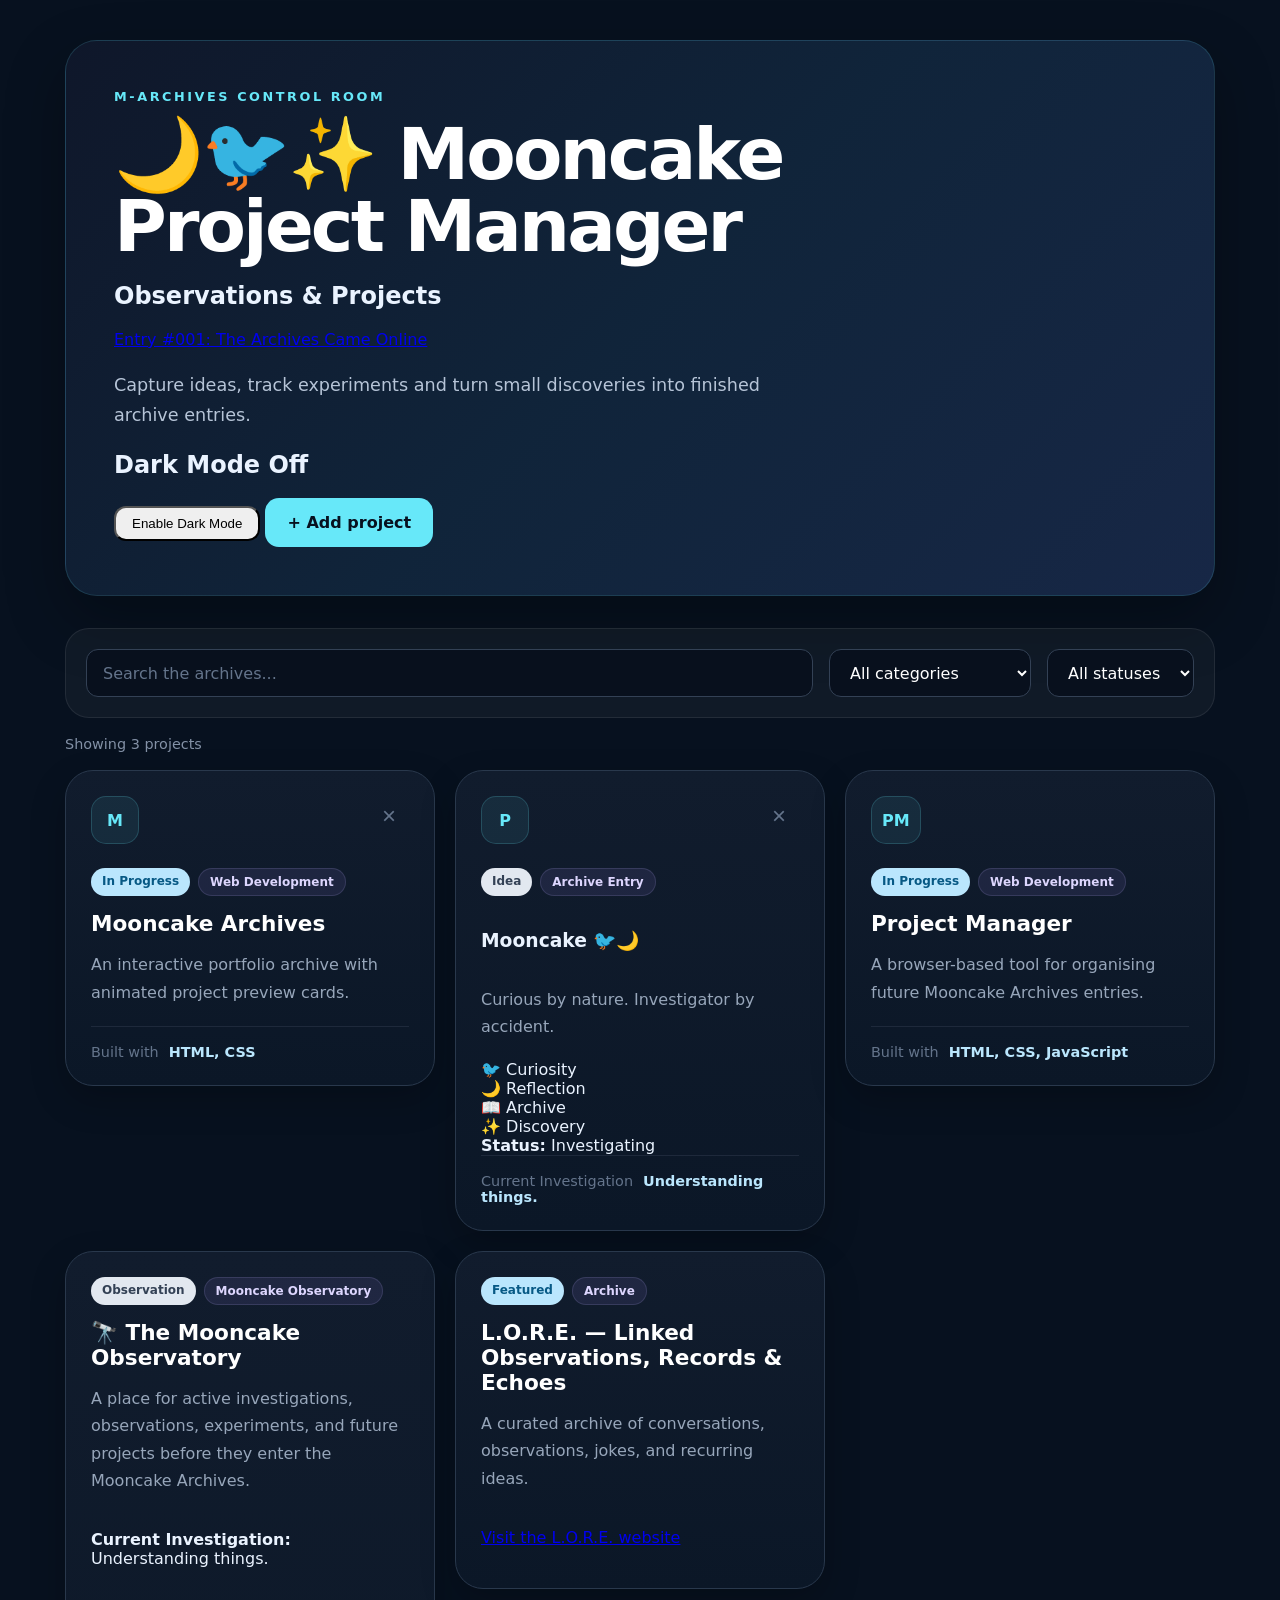
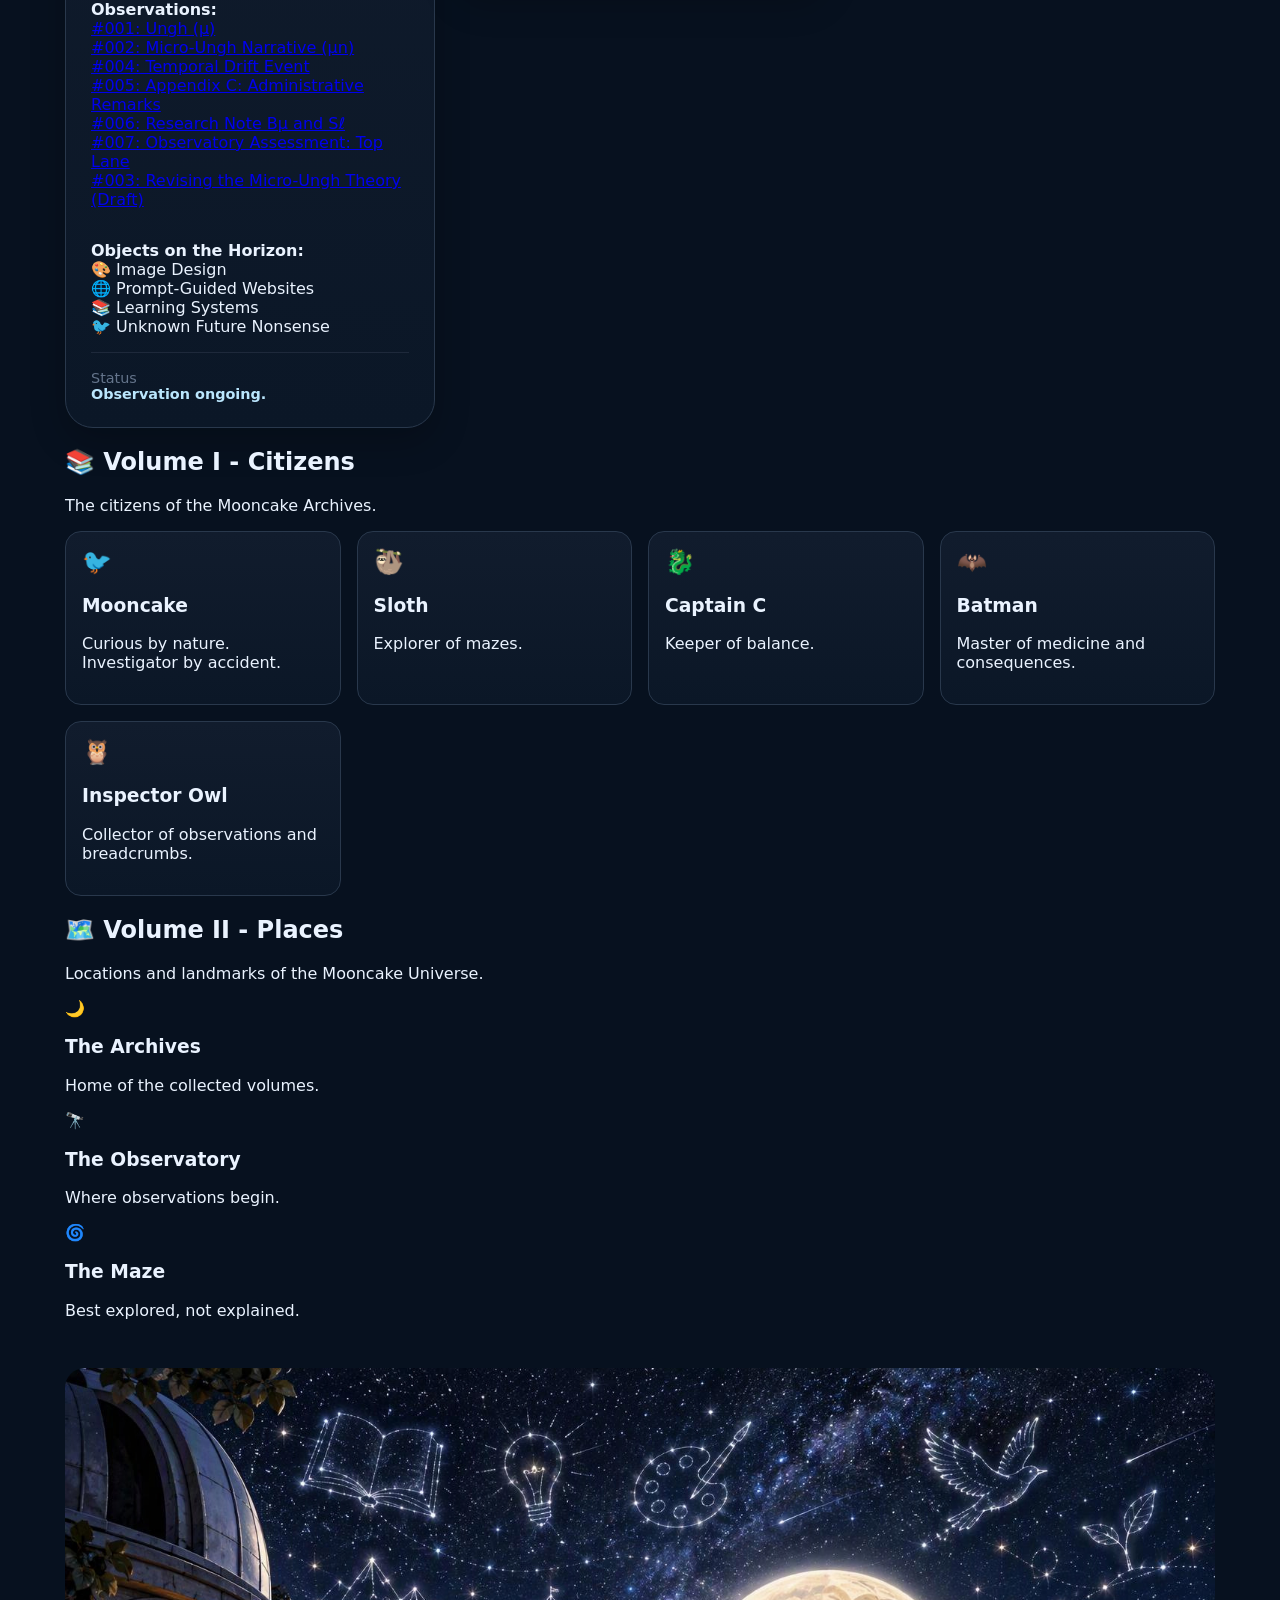
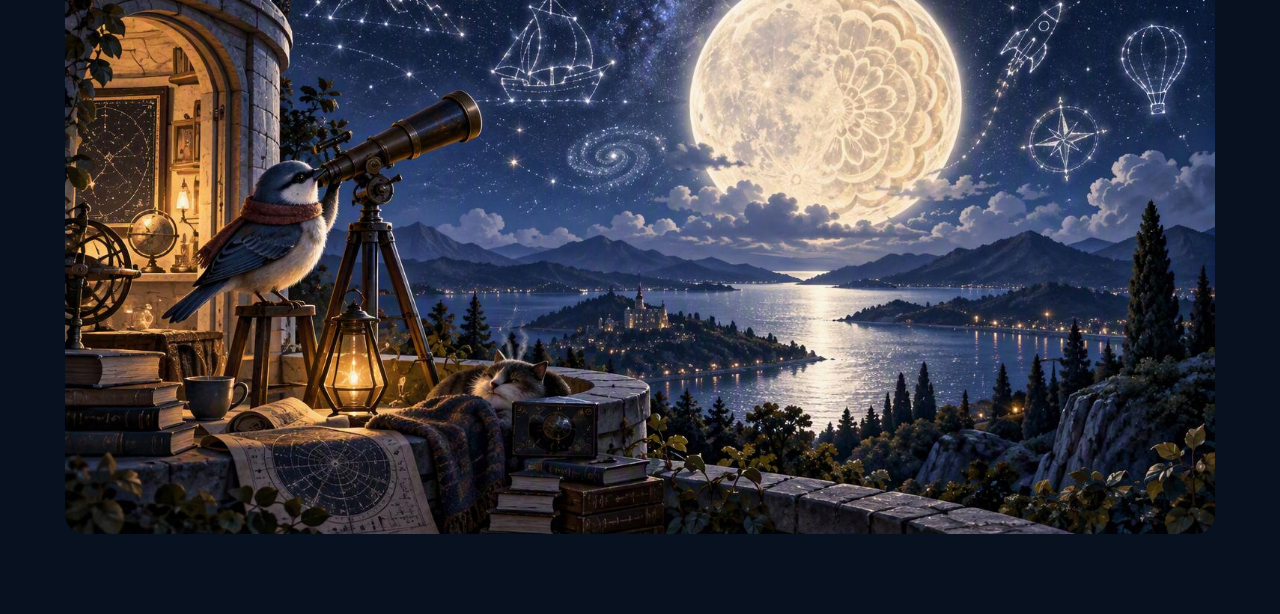
==== index.html @ c1283dac "Fixed the card spacing." ====
<!DOCTYPE html>
<html lang="en">

<head>
    <meta charset="UTF-8">

    <meta name="viewport" content="width=device-width, initial-scale=1.0">

    <title>Mooncake Project Manager</title>

    <link rel="stylesheet" href="style.css">
</head>

<body>
    <main class="project-manager">

        <!-- Page heading -->
        <header class="hero">
            <div class="hero-text">
                <p class="eyebrow">M-Archives Control Room</p>

                <h1><span
                        title="Curious by nature. Investigator by accident. Known for turning confusion into understanding through questions, experiments, and an unreasonable amount of documentation.">
                        🌙🐦✨
                    </span>Mooncake Project Manager</h1>
                <h2>Observations & Projects</h2>

                <p>
                    <a href="Archive-Entries/entry-001.html">
                        Entry #001: The Archives Came Online
                    </a>
                </p>

                <p class="hero-description">
                    Capture ideas, track experiments and turn small
                    discoveries into finished archive entries.
                </p>
                <h2 id="status">Dark Mode Off</h2>

<button id="activateBtn">
    Enable Dark Mode
</button>
            <button class="add-project-button" id="add-project-button" type="button" aria-expanded="false"
                aria-controls="project-form">
                + Add project
            </button>
        </header>
        <!-- Add project form -->
        <section class="project-form hidden" id="project-form">
            <h2>Create an archive candidate</h2>

            <p class="form-introduction">
                Start small. A project only needs a clear purpose and one working result.
            </p>

            <form>
                <div class="form-grid">
                    <label>
                        Project name

                        <input type="text" name="project-name" placeholder="For example: Pal Summon Logger">
                    </label>

                    <label>
                        Technology

                        <input type="text" name="technology" placeholder="For example: HTML, CSS">
                    </label>

                    <label>
                        Category

                        <select name="category">
                            <option>Web Development</option>
                            <option>Programming</option>
                            <option>Archive Entry</option>
                            <option>Design</option>
                            <option>Research</option>
                        </select>
                    </label>

                    <label>
                        Status

                        <select name="status">
                            <option>Idea</option>
                            <option>In Progress</option>
                            <option>Complete</option>
                        </select>
                    </label>

                    <label class="description-field">
                        Short description

                        <textarea name="description" rows="4" placeholder="What does the project do?"></textarea>
                    </label>
                </div>

                <button class="create-project-button" type="submit">
                    Create project card
                </button>
            </form>
        </section>

        <!-- Search and filter controls -->
        <div class="project-controls">
            <label class="search-control">
                <span class="visually-hidden">Search projects</span>

                <input type="search" placeholder="Search the archives...">
            </label>

            <label>
                <span class="visually-hidden">Filter by category</span>

                <select>
                    <option>All categories</option>
                    <option>Web Development</option>
                    <option>Programming</option>
                    <option>Game Modding</option>
                    <option>Design</option>
                    <option>Research</option>
                </select>
            </label>

            <label>
                <span class="visually-hidden">Filter by status</span>

                <select>
                    <option>All statuses</option>
                    <option>Idea</option>
                    <option>In Progress</option>
                    <option>Complete</option>
                </select>
            </label>
        </div>

        <!-- Project count -->
        <p class="project-count">
            Showing 3 projects
        </p>

        <!-- Project cards -->
        <section class="project-grid">

            <!-- Mooncake Archives card -->
            <article class="project-card">
                <div class="card-top">
                    <div class="project-icon" aria-hidden="true">
                        M
                    </div>

                    <button class="delete-button" type="button" aria-label="Delete Mooncake Archives">
                        ×
                    </button>
                </div>

                <div class="project-labels">
                    <span class="status status-progress">
                        In Progress
                    </span>

                    <span class="category">
                        Web Development
                    </span>
                </div>

                <h2>Mooncake Archives</h2>

                <p class="project-description">
                    An interactive portfolio archive with animated
                    project preview cards.
                </p>

                <p class="technology">
                    <span>Built with</span>
                    HTML, CSS
                </p>
            </article>

            <!-- Palworld project card -->
            <article class="project-card">
                <div class="card-top">
                    <div class="project-icon" aria-hidden="true">
                        P
                    </div>

                    <button class="delete-button" type="button" aria-label="Delete Palworld Mod Investigation">
                        ×
                    </button>
                </div>

                
                <div class="project-labels">
                    <span class="status status-idea">
                        Idea
                    </span>

                    <span class="category">
                        Archive Entry
                    </span>
                </div>

                <h3>Mooncake 🐦🌙</h3>

                <p class="project-description">
                    Curious by nature. Investigator by accident.
                </p>

                <div class="mooncake-symbols">
                    🐦 Curiosity<br>
                    🌙 Reflection<br>
                    📖 Archive<br>
                    ✨ Discovery
                </div>

                <div class="mooncake-status">
                    <strong>Status:</strong> Investigating
                </div>

                <p class="technology">
                    <span>Current Investigation</span>
                    Understanding things.
                </p>
            </article>

            <!-- Project Manager card -->
            <article class="project-card">
                <div class="card-top">
                    <div class="project-icon" aria-hidden="true">
                        PM
                    </div>

                    <button class="delete-button" type="button" aria-label="Delete Project Manager">
                    </button>
                </div>

                <div class="project-labels">
                    <span class="status status-progress">
                        In Progress
                    </span>

                    <span class="category">
                        Web Development
                    </span>
                </div>

                <h2>Project Manager</h2>

                <p class="project-description">
                    A browser-based tool for organising future
                    Mooncake Archives entries.
                </p>

                <p class="technology">
                    <span>Built with</span>
                    HTML, CSS, JavaScript
                </p>
            </article>
            <article class="project-card">
                <div class="project-labels">
                    <span class="status status-idea">Observation</span>
                    <span class="category">Mooncake Observatory</span>
                </div>

                <h2>🔭 The Mooncake Observatory</h2>

                <p class="project-description">
                    A place for active investigations, observations,
                    experiments, and future projects before they
                    enter the Mooncake Archives.
                </p>

                <p>
                    <strong>Current Investigation:</strong><br>
                    Understanding things.
                </p>

                <p>
                    <strong>Observations:</strong><br>
                    <a href="https://github.com/Samawam/Mooncake-Observatory/blob/main/observations/001-ungh.md">
                        #001: Ungh (µ)
                    </a><br>
                    <a
                        href="https://github.com/Samawam/Mooncake-Observatory/blob/main/observations/002-micro-ungh-narrative.md">
                        #002: Micro-Ungh Narrative (µn)
                    </a><br>
                    <a
                        href="https://github.com/Samawam/Mooncake-Observatory/blob/main/observations/004-temporal-drift-event.md">
                        #004: Temporal Drift Event
                    </a><br>
                    <a
                        href="https://github.com/Samawam/Mooncake-Observatory/blob/main/observations/005-appendix-c-administrative-remarks.md">
                        #005: Appendix C: Administrative Remarks
                    </a><br>
                    <a
                        href="https://github.com/Samawam/Mooncake-Observatory/blob/main/observations/006-research-note-bmu-and-sl.md">
                        #006: Research Note Bµ and Sℓ
                    </a><br>
                    <a
                        href="https://github.com/Samawam/Mooncake-Observatory/blob/main/observations/007-observatory-assessment-top-lane.md">
                        #007: Observatory Assessment: Top Lane
                    </a><br>
                    <a
                        href="https://github.com/Samawam/Mooncake-Observatory/blob/main/observations/drafts/003-micro-ungh-revision-draft.md">
                        #003: Revising the Micro-Ungh Theory (Draft)
                    </a>
                </p>

                <p>
                    <strong>Objects on the Horizon:</strong><br>
                    🎨 Image Design<br>
                    🌐 Prompt-Guided Websites<br>
                    📚 Learning Systems<br>
                    🐦 Unknown Future Nonsense
                </p>

                <p class="technology">
                    <span>Status</span><br>
                    Observation ongoing.
                </p>
            </article>
            <article class="project-card">
                <div class="project-labels">
                    <span class="status status-progress">Featured</span>
                    <span class="category">Archive</span>
                </div>

                <h2>L.O.R.E. — Linked Observations, Records &amp; Echoes</h2>

                <p class="project-description">
                    A curated archive of conversations, observations,
                    jokes, and recurring ideas.
                </p>

                <p>
                    <a href="https://hybertius.github.io/lore-cairns/" target="_blank" rel="noopener noreferrer">
                        Visit the L.O.R.E. website
                    </a>
                </p>
            </article>
        </section>

            <section class="citizens-section">

    <h2>📚 Volume I - Citizens</h2>

    <p class="section-description">
        The citizens of the Mooncake Archives.
    </p>
    <div class="archive-grid">

    <article class="citizen-summary-card">

        <div class="citizen-emoji">🐦</div>

        <h3>Mooncake</h3>

        <p>
            Curious by nature. Investigator by accident.
        </p>

    </article>
    <article class="citizen-summary-card">

        <div class="citizen-emoji">🦥</div>

        <h3>Sloth</h3>

        <p>
            Explorer of mazes.
        </p>

    </article>
    <article class="citizen-summary-card">

    <div class="citizen-emoji">🐉</div>

    <h3>Captain C</h3>

    <p>
        Keeper of balance.
    </p>

</article>
<article class="citizen-summary-card">

    <div class="citizen-emoji">🦇</div>

    <h3>Batman</h3>

    <p>
        Master of medicine and consequences.
    </p>

</article>
<article class="citizen-summary-card">

    <div class="citizen-emoji">🦉</div>

    <h3>Inspector Owl</h3>

    <p>
        Collector of observations and breadcrumbs.
    </p>

</article>


</div>
</section>
<section class="places-section">

    <h2>🗺️ Volume II - Places</h2>

    <p class="section-description">
        Locations and landmarks of the Mooncake Universe.
    </p>

    <div class="place-grid">

        <article class="place-summary-card">
            <div class="place-emoji">🌙</div>
            <h3>The Archives</h3>
            <p>
                Home of the collected volumes.
            </p>
        </article>

        <article class="place-summary-card">
            <div class="place-emoji">🔭</div>
            <h3>The Observatory</h3>
            <p>
                Where observations begin.
            </p>
        </article>

        <article class="place-summary-card">
            <div class="place-emoji">🌀</div>
            <h3>The Maze</h3>
            <p>
                Best explored, not explained.
            </p>
        </article>

    </div>

</section>

        <div class="mooncake-sky-section">
            <img src="images/mooncake-sky.jpg" alt="The Mooncake Sky" class="mooncake-sky-image">
        </div>
    </main>

    <script src="script.js"></script>
</body>

</html>
---- style.css ----
/* ------------------------------
   Basic page settings
------------------------------ */

* {
    box-sizing: border-box;
}

body {
    margin: 0;
    min-height: 100vh;

    font-family:
        Inter,
        system-ui,
        -apple-system,
        BlinkMacSystemFont,
        "Segoe UI",
        sans-serif;

    color: #eaf3ff;
    background-color: #07111f;
}


/* ------------------------------
   Main layout
------------------------------ */

.project-manager {
    width: min(1150px, calc(100% - 40px));
    margin: 0 auto;
    padding: 40px 0 80px;
}


/* ------------------------------
   Header
------------------------------ */

.hero {
    display: flex;
    align-items: flex-end;
    justify-content: space-between;
    gap: 40px;

    margin-bottom: 32px;
    padding: 48px;

    border: 1px solid rgba(103, 232, 249, 0.15);
    border-radius: 32px;

    background:
        linear-gradient(
            135deg,
            #0f172a,
            #10243a,
            #172746
        );

    box-shadow:
        0 24px 60px rgba(0, 0, 0, 0.3);
}

.hero-text {
    max-width: 750px;
}

.eyebrow {
    margin: 0 0 14px;

    color: #67e8f9;

    font-size: 0.8rem;
    font-weight: 700;
    letter-spacing: 0.2em;
    text-transform: uppercase;
}

.hero h1 {
    margin: 0;

    color: #ffffff;

    font-size: clamp(2.5rem, 7vw, 4.5rem);
    line-height: 1;
    letter-spacing: -0.04em;
}

.hero-description {
    max-width: 650px;
    margin: 22px 0 0;

    color: #b6c4d7;

    font-size: 1.1rem;
    line-height: 1.7;
}

.add-project-button {
    flex-shrink: 0;

    padding: 15px 22px;

    border: 0;
    border-radius: 14px;

    color: #07111f;
    background-color: #67e8f9;

    font: inherit;
    font-weight: 800;

    cursor: pointer;

    transition:
        background-color 160ms ease,
        transform 160ms ease;
}

.add-project-button:hover {
    background-color: #a5f3fc;
    transform: translateY(-2px);
}

.add-project-button:focus-visible {
    outline: 3px solid #ffffff;
    outline-offset: 4px;
}
/* ------------------------------
   Add project form
------------------------------ */

.project-form {
    margin-bottom: 32px;
    padding: 32px;

    border: 1px solid rgba(103, 232, 249, 0.15);
    border-radius: 28px;

    background-color: rgba(15, 23, 42, 0.92);

    box-shadow: 0 18px 45px rgba(0, 0, 0, 0.22);
}

.project-form.hidden {
    display: none;
}

.project-form h2 {
    margin: 0;

    color: #ffffff;

    font-size: 1.65rem;
}

.form-introduction {
    margin: 10px 0 26px;

    color: #97a6ba;

    line-height: 1.6;
}

.form-grid {
    display: grid;
    grid-template-columns: repeat(2, minmax(0, 1fr));
    gap: 20px;
}

.form-grid label {
    display: flex;
    flex-direction: column;
    gap: 9px;

    color: #dbeafe;

    font-size: 0.9rem;
    font-weight: 700;
}

.form-grid input,
.form-grid select,
.form-grid textarea {
    width: 100%;
    padding: 13px 15px;

    border: 1px solid #334155;
    border-radius: 12px;

    color: #ffffff;
    background-color: #08101d;

    font: inherit;
    font-weight: 400;
}

.form-grid textarea {
    resize: vertical;
}

.form-grid input::placeholder,
.form-grid textarea::placeholder {
    color: #64748b;
}

.form-grid input:focus,
.form-grid select:focus,
.form-grid textarea:focus {
    border-color: #67e8f9;
    outline: 3px solid rgba(103, 232, 249, 0.15);
}

.description-field {
    grid-column: 1 / -1;
}

.create-project-button {
    margin-top: 22px;
    padding: 13px 19px;

    border: 0;
    border-radius: 12px;

    color: #07111f;
    background-color: #67e8f9;

    font: inherit;
    font-weight: 800;

    cursor: pointer;
}

.create-project-button:hover {
    background-color: #a5f3fc;
}
/* ------------------------------
   Search and filters
------------------------------ */

.project-controls {
    display: grid;
    grid-template-columns: minmax(220px, 1fr) auto auto;
    gap: 16px;

    margin-bottom: 18px;
    padding: 20px;

    border: 1px solid rgba(255, 255, 255, 0.08);
    border-radius: 24px;

    background-color: rgba(255, 255, 255, 0.04);
}

.project-controls input,
.project-controls select {
    width: 100%;
    height: 48px;
    padding: 0 16px;

    border: 1px solid #334155;
    border-radius: 12px;

    color: #ffffff;
    background-color: #08101d;

    font: inherit;
}

.project-controls input::placeholder {
    color: #64748b;
}

.project-controls input:focus,
.project-controls select:focus {
    border-color: #67e8f9;
    outline: 3px solid rgba(103, 232, 249, 0.15);
}

.project-count {
    margin: 0 0 18px;

    color: #8391a6;

    font-size: 0.9rem;
}


/* ------------------------------
   Project grid
------------------------------ */

.project-grid {
    display: grid;
    grid-template-columns: repeat(3, minmax(0, 1fr));
    align-items: start;
    gap: 20px;
}


/* ------------------------------
   Individual cards
------------------------------ */

.project-card {
    display: flex;
    flex-direction: column;

    padding: 25px;

    border: 1px solid #29384c;
    border-radius: 28px;

    background:
        linear-gradient(
            180deg,
            #111c2d,
            #0b1727
        );

    box-shadow:
        0 14px 35px rgba(0, 0, 0, 0.22);

    transition:
        border-color 160ms ease,
        transform 160ms ease,
        box-shadow 160ms ease;
}

.project-card:hover {
    border-color: rgba(103, 232, 249, 0.45);

    transform: translateY(-5px);

    box-shadow:
        0 20px 45px rgba(0, 0, 0, 0.32);
}

.card-top {
    display: flex;
    align-items: flex-start;
    justify-content: space-between;

    margin-bottom: 24px;
}

.project-icon {
    display: grid;
    place-items: center;

    min-width: 48px;
    height: 48px;
    padding: 0 10px;

    border: 1px solid rgba(103, 232, 249, 0.18);
    border-radius: 15px;

    color: #67e8f9;
    background-color: rgba(103, 232, 249, 0.08);

    font-weight: 900;
}

.delete-button {
    width: 40px;
    height: 40px;

    border: 0;
    border-radius: 12px;

    color: #64748b;
    background-color: transparent;

    font-size: 1.5rem;

    cursor: pointer;
}

.delete-button:hover {
    color: #fda4af;
    background-color: rgba(251, 113, 133, 0.1);
}

.delete-button:focus-visible {
    outline: 3px solid #67e8f9;
    outline-offset: 2px;
}


/* ------------------------------
   Card labels
------------------------------ */

.project-labels {
    display: flex;
    flex-wrap: wrap;
    gap: 8px;

    margin-bottom: 15px;
}

.status,
.category {
    padding: 6px 11px;

    border-radius: 999px;

    font-size: 0.75rem;
    font-weight: 750;
}

.status-progress {
    color: #075985;
    background-color: #bae6fd;
}

.status-idea {
    color: #334155;
    background-color: #e2e8f0;
}

.status-complete {
    color: #065f46;
    background-color: #a7f3d0;
}

.category {
    border: 1px solid rgba(196, 181, 253, 0.15);

    color: #ddd6fe;
    background-color: rgba(167, 139, 250, 0.1);
}


/* ------------------------------
   Card text
------------------------------ */

.project-card h2 {
    margin: 0;

    color: #ffffff;

    font-size: 1.35rem;
}

.project-description {
    margin: 15px 0 20px;

    color: #97a6ba;

    line-height: 1.7;
}

.technology {
    margin: 0;
    padding-top: 17px;

    border-top: 1px solid #1e293b;

    color: #bae6fd;

    font-size: 0.9rem;
    font-weight: 650;
}

.technology span {
    margin-right: 5px;

    color: #64748b;

    font-weight: 400;
}


/* ------------------------------
   Accessibility helper
------------------------------ */

.visually-hidden {
    position: absolute;

    width: 1px;
    height: 1px;
    padding: 0;
    margin: -1px;

    overflow: hidden;
    clip: rect(0, 0, 0, 0);

    white-space: nowrap;
    border: 0;
}


/* ------------------------------
   Responsive layout
------------------------------ */

@media (max-width: 900px) {
    .hero {
        align-items: flex-start;
        flex-direction: column;
        padding: 36px;
    }

    .project-controls {
        grid-template-columns: 1fr 1fr;
    }

    .search-control {
        grid-column: 1 / -1;
    }

    .project-grid {
        grid-template-columns: repeat(2, minmax(0, 1fr));
    }
}

@media (max-width: 620px) {
    .project-manager {
        width: min(100% - 24px, 1150px);
        padding-top: 20px;
    }

    .hero {
        padding: 27px;
        border-radius: 24px;
    }

    .add-project-button {
        width: 100%;
    }

    .project-controls {
        grid-template-columns: 1fr;
    }

    .search-control {
        grid-column: auto;
    }

    .project-grid {
        grid-template-columns: 1fr;
    }
}
#activateBtn {
    border-radius: 12px;
    padding: 8px 16px;
}
.mooncake-tooltip {
    cursor: help;
    text-decoration: underline dotted;
}
.mooncake-sky-section {
    margin-top: 3rem;
}

.mooncake-sky-image {
    width: 100%;
    border-radius: 20px;
    display: block;
}
.dark-mode {
    background-color: #121212;
    color: #f0f0f0;
}
.archive-grid {
    display: grid;
    grid-template-columns: repeat(auto-fit, minmax(250px, 1fr));
    gap: 1rem;
}
.citizen-summary-card {
    padding: 1rem;
    border: 1px solid #29384c;
    border-radius: 16px;
    background: linear-gradient(
        180deg,
        #111c2d,
        #0b1727
    );
}

.citizen-emoji {
    font-size: 1.5rem;
    margin-bottom: 0.5rem;
}
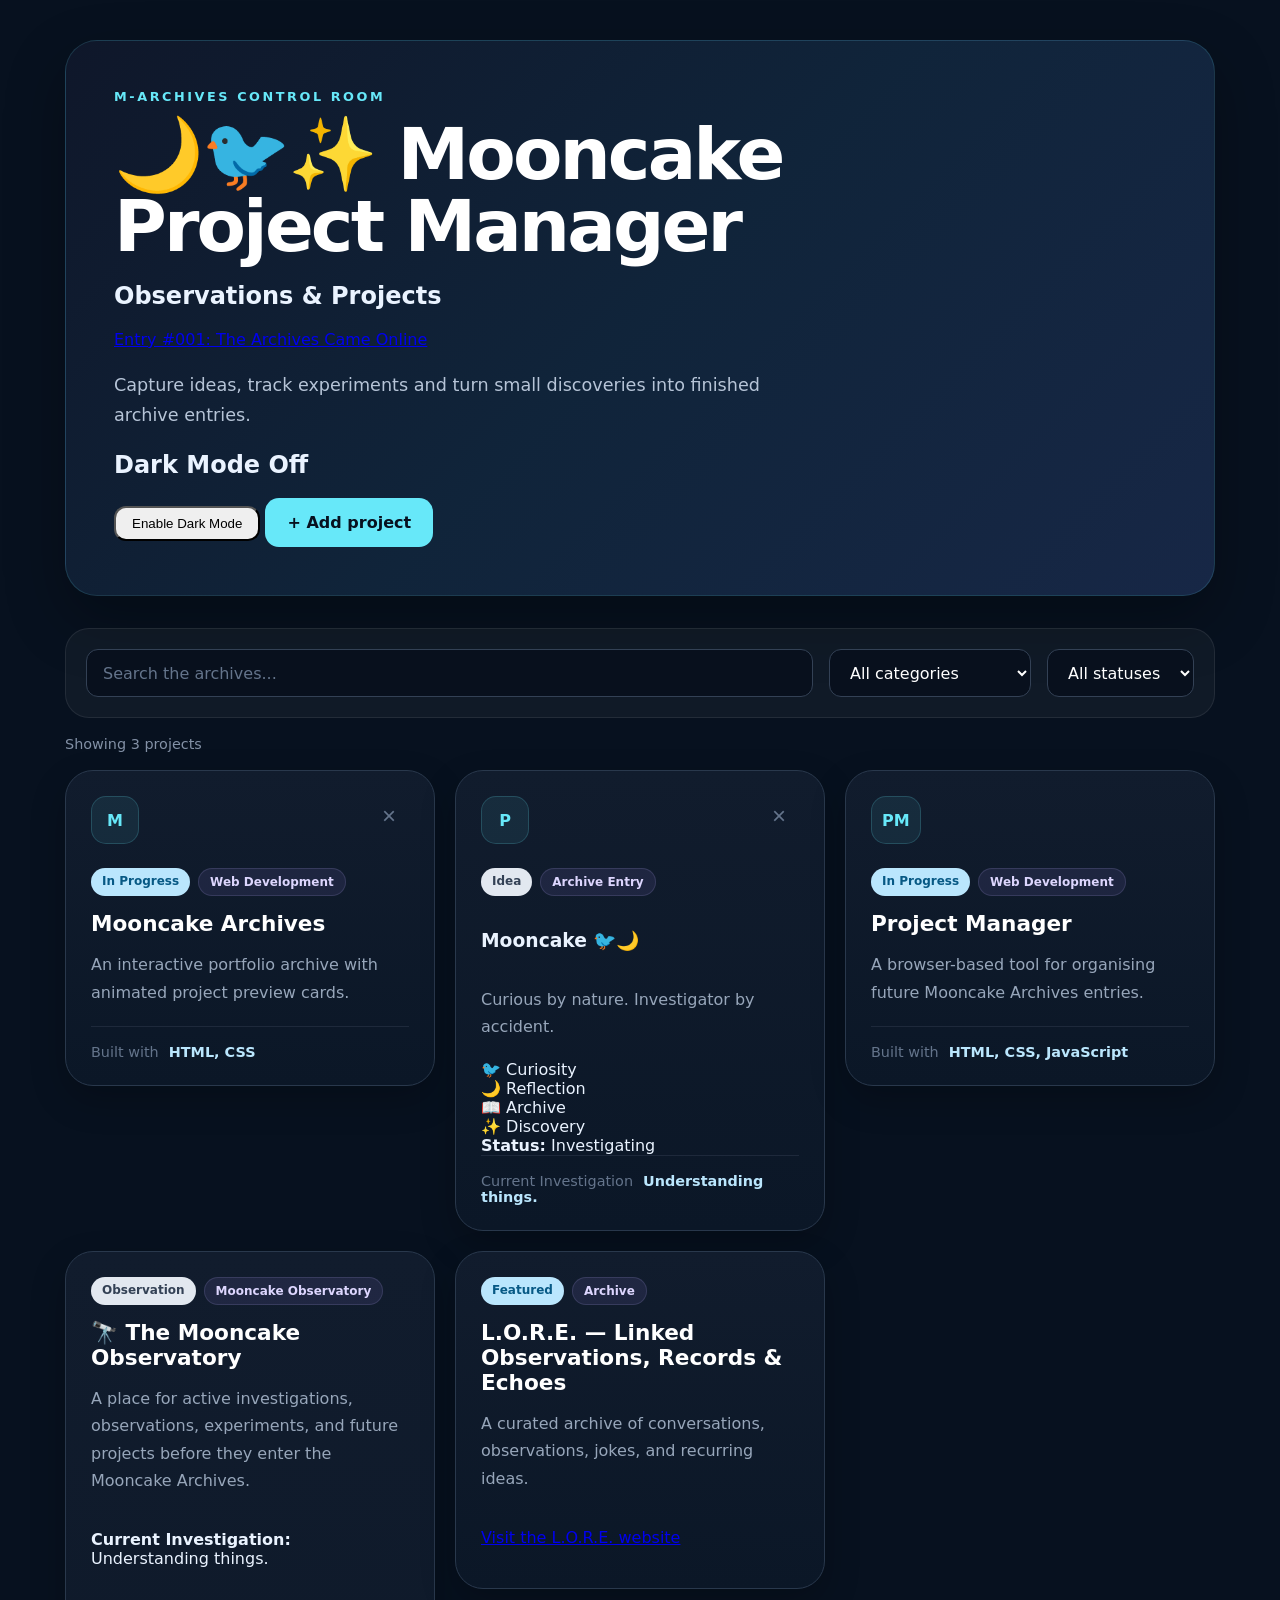
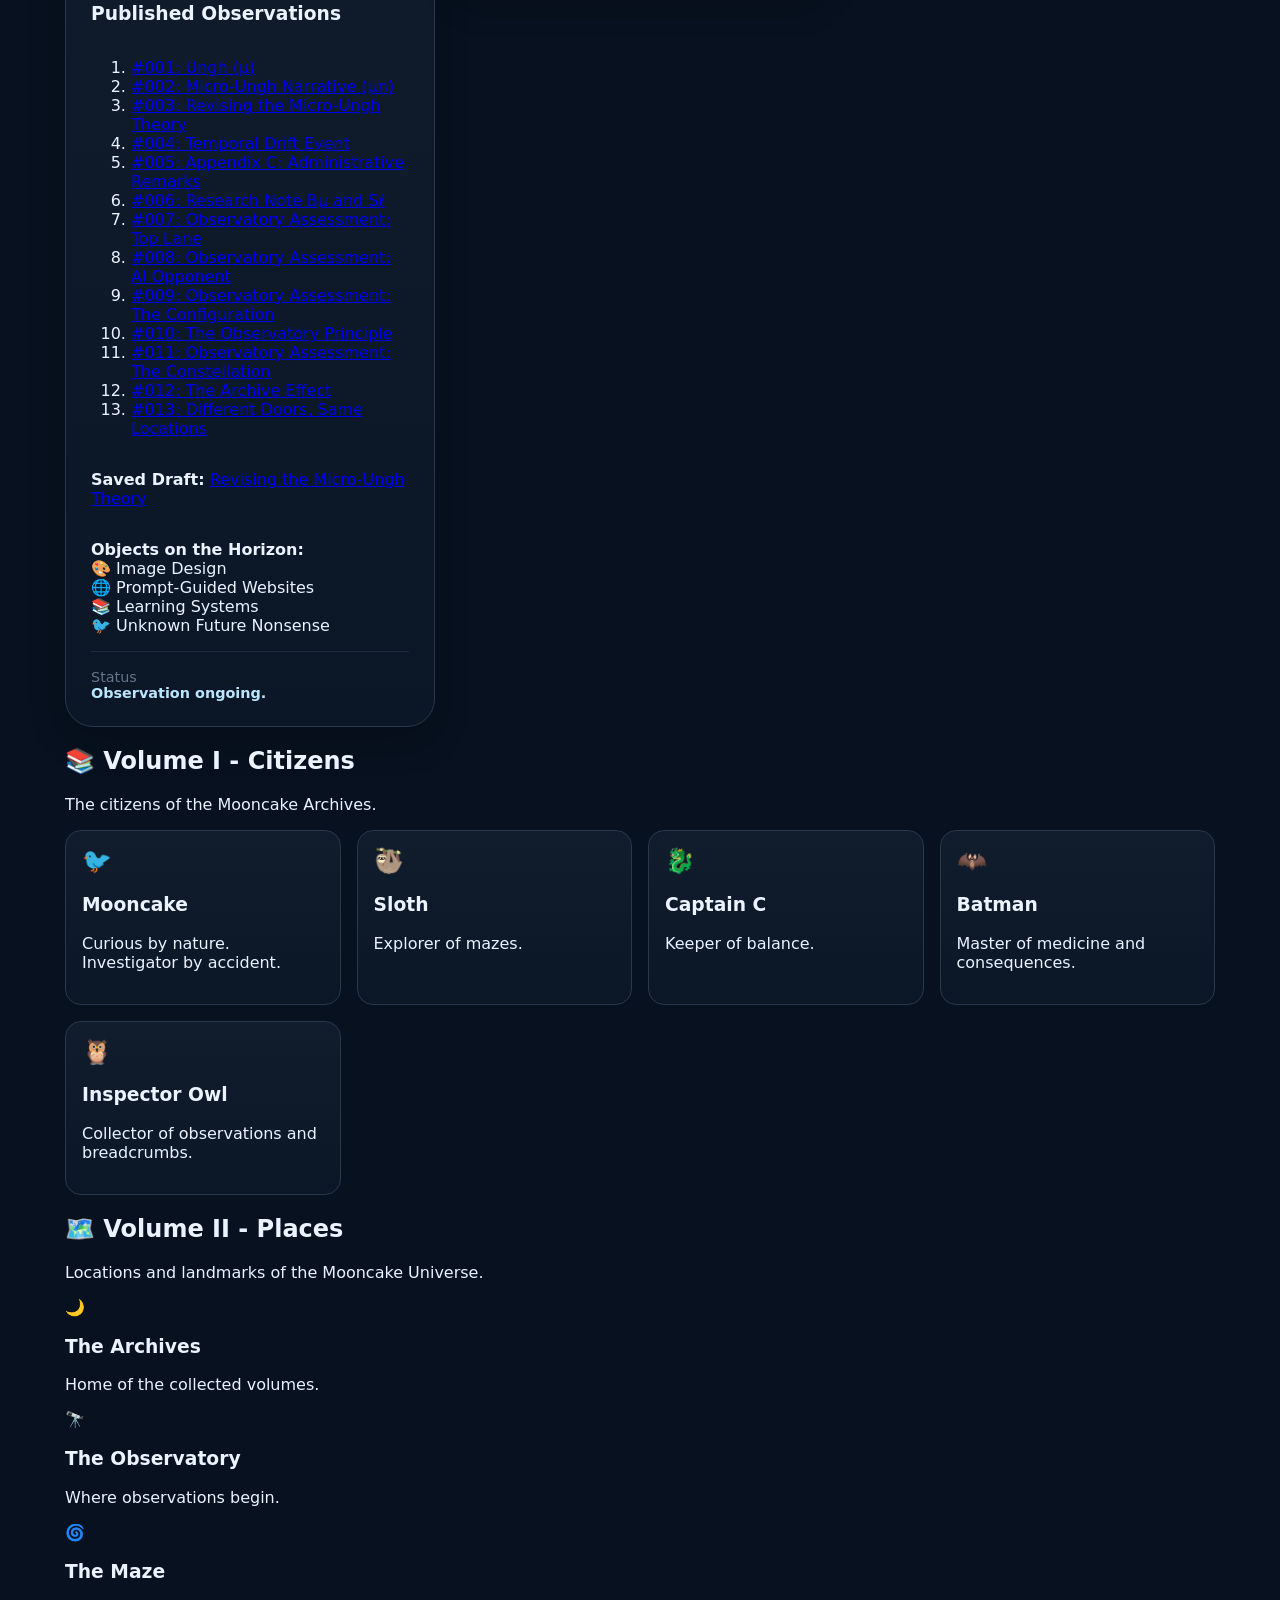
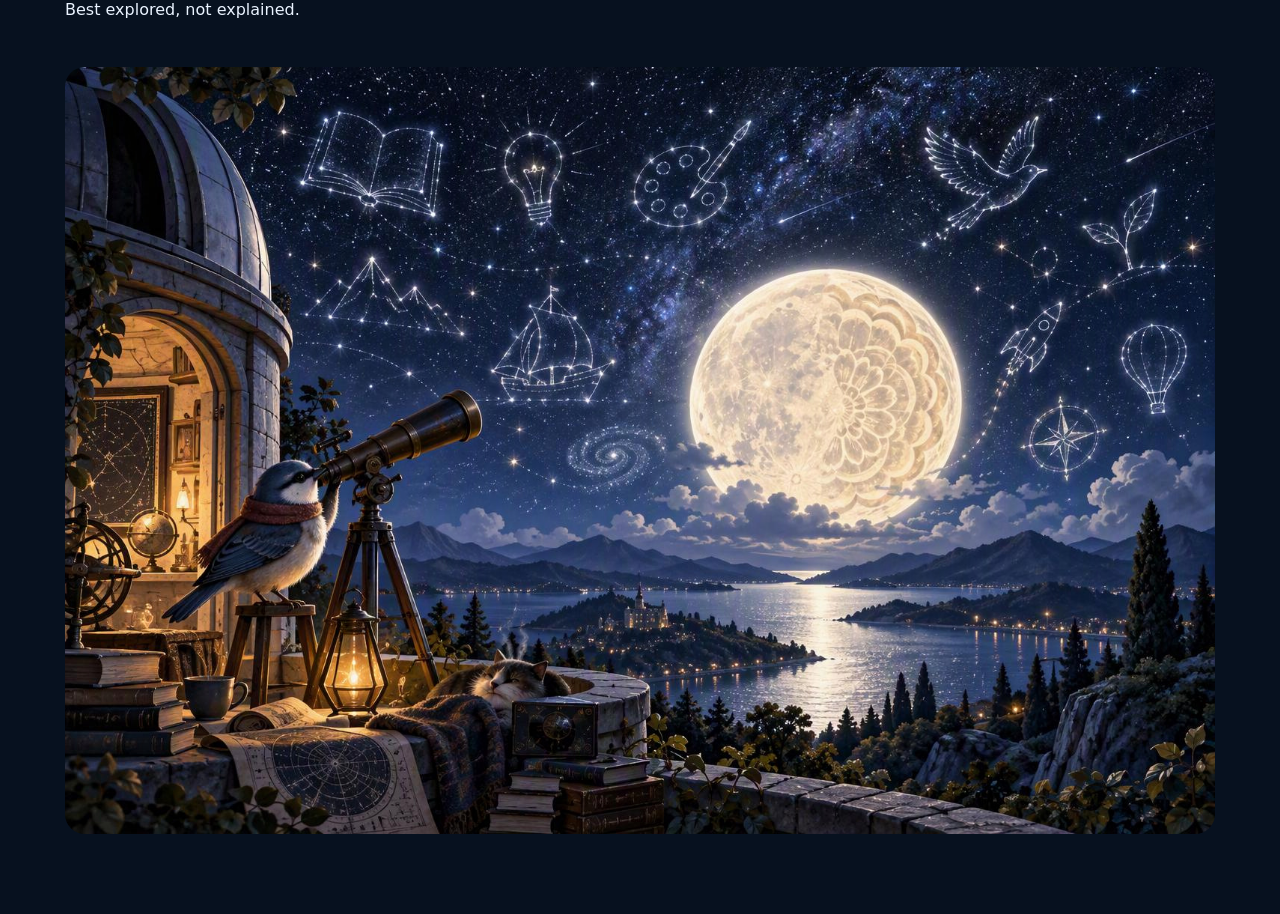
==== commit 3ee7c103: "Contents list now present in index" ====
--- a/index.html
+++ b/index.html
@@ -276,34 +276,28 @@
                     Understanding things.
                 </p>
 
+                <h3>Published Observations</h3>
+                <nav aria-label="Published observations">
+                    <ol>
+                        <li><a href="https://github.com/Samawam/Mooncake-Observatory/blob/main/observations/001-ungh.md">#001: Ungh (µ)</a></li>
+                        <li><a href="https://github.com/Samawam/Mooncake-Observatory/blob/main/observations/002-micro-ungh-narrative.md">#002: Micro-Ungh Narrative (µn)</a></li>
+                        <li><a href="https://github.com/Samawam/Mooncake-Observatory/blob/main/observations/003-micro-ungh-revision.md">#003: Revising the Micro-Ungh Theory</a></li>
+                        <li><a href="https://github.com/Samawam/Mooncake-Observatory/blob/main/observations/004-temporal-drift-event.md">#004: Temporal Drift Event</a></li>
+                        <li><a href="https://github.com/Samawam/Mooncake-Observatory/blob/main/observations/005-appendix-c-administrative-remarks.md">#005: Appendix C: Administrative Remarks</a></li>
+                        <li><a href="https://github.com/Samawam/Mooncake-Observatory/blob/main/observations/006-research-note-bmu-and-sl.md">#006: Research Note Bµ and Sℓ</a></li>
+                        <li><a href="https://github.com/Samawam/Mooncake-Observatory/blob/main/observations/007-observatory-assessment-top-lane.md">#007: Observatory Assessment: Top Lane</a></li>
+                        <li><a href="https://github.com/Samawam/Mooncake-Observatory/blob/main/observations/008-observatory-assessment-ai-opponent.md">#008: Observatory Assessment: AI Opponent</a></li>
+                        <li><a href="https://github.com/Samawam/Mooncake-Observatory/blob/main/observations/009-observatory-assessment-the-configuration.md">#009: Observatory Assessment: The Configuration</a></li>
+                        <li><a href="https://github.com/Samawam/Mooncake-Observatory/blob/main/observations/010-observatory-principle.md">#010: The Observatory Principle</a></li>
+                        <li><a href="https://github.com/Samawam/Mooncake-Observatory/blob/main/observations/011-observatory-assessment-constellation.md">#011: Observatory Assessment: The Constellation</a></li>
+                        <li><a href="https://github.com/Samawam/Mooncake-Observatory/blob/main/observations/012-the-archive-effect.md">#012: The Archive Effect</a></li>
+                        <li><a href="https://github.com/Samawam/Mooncake-Observatory/blob/main/observations/013-different-doors-same-locations.md">#013: Different Doors, Same Locations</a></li>
+                    </ol>
+                </nav>
                 <p>
-                    <strong>Observations:</strong><br>
-                    <a href="https://github.com/Samawam/Mooncake-Observatory/blob/main/observations/001-ungh.md">
-                        #001: Ungh (µ)
-                    </a><br>
-                    <a
-                        href="https://github.com/Samawam/Mooncake-Observatory/blob/main/observations/002-micro-ungh-narrative.md">
-                        #002: Micro-Ungh Narrative (µn)
-                    </a><br>
-                    <a
-                        href="https://github.com/Samawam/Mooncake-Observatory/blob/main/observations/004-temporal-drift-event.md">
-                        #004: Temporal Drift Event
-                    </a><br>
-                    <a
-                        href="https://github.com/Samawam/Mooncake-Observatory/blob/main/observations/005-appendix-c-administrative-remarks.md">
-                        #005: Appendix C: Administrative Remarks
-                    </a><br>
-                    <a
-                        href="https://github.com/Samawam/Mooncake-Observatory/blob/main/observations/006-research-note-bmu-and-sl.md">
-                        #006: Research Note Bµ and Sℓ
-                    </a><br>
-                    <a
-                        href="https://github.com/Samawam/Mooncake-Observatory/blob/main/observations/007-observatory-assessment-top-lane.md">
-                        #007: Observatory Assessment: Top Lane
-                    </a><br>
-                    <a
-                        href="https://github.com/Samawam/Mooncake-Observatory/blob/main/observations/drafts/003-micro-ungh-revision-draft.md">
-                        #003: Revising the Micro-Ungh Theory (Draft)
+                    <strong>Saved Draft:</strong>
+                    <a href="https://github.com/Samawam/Mooncake-Observatory/blob/main/observations/drafts/003-micro-ungh-revision-draft.md">
+                        Revising the Micro-Ungh Theory
                     </a>
                 </p>
 
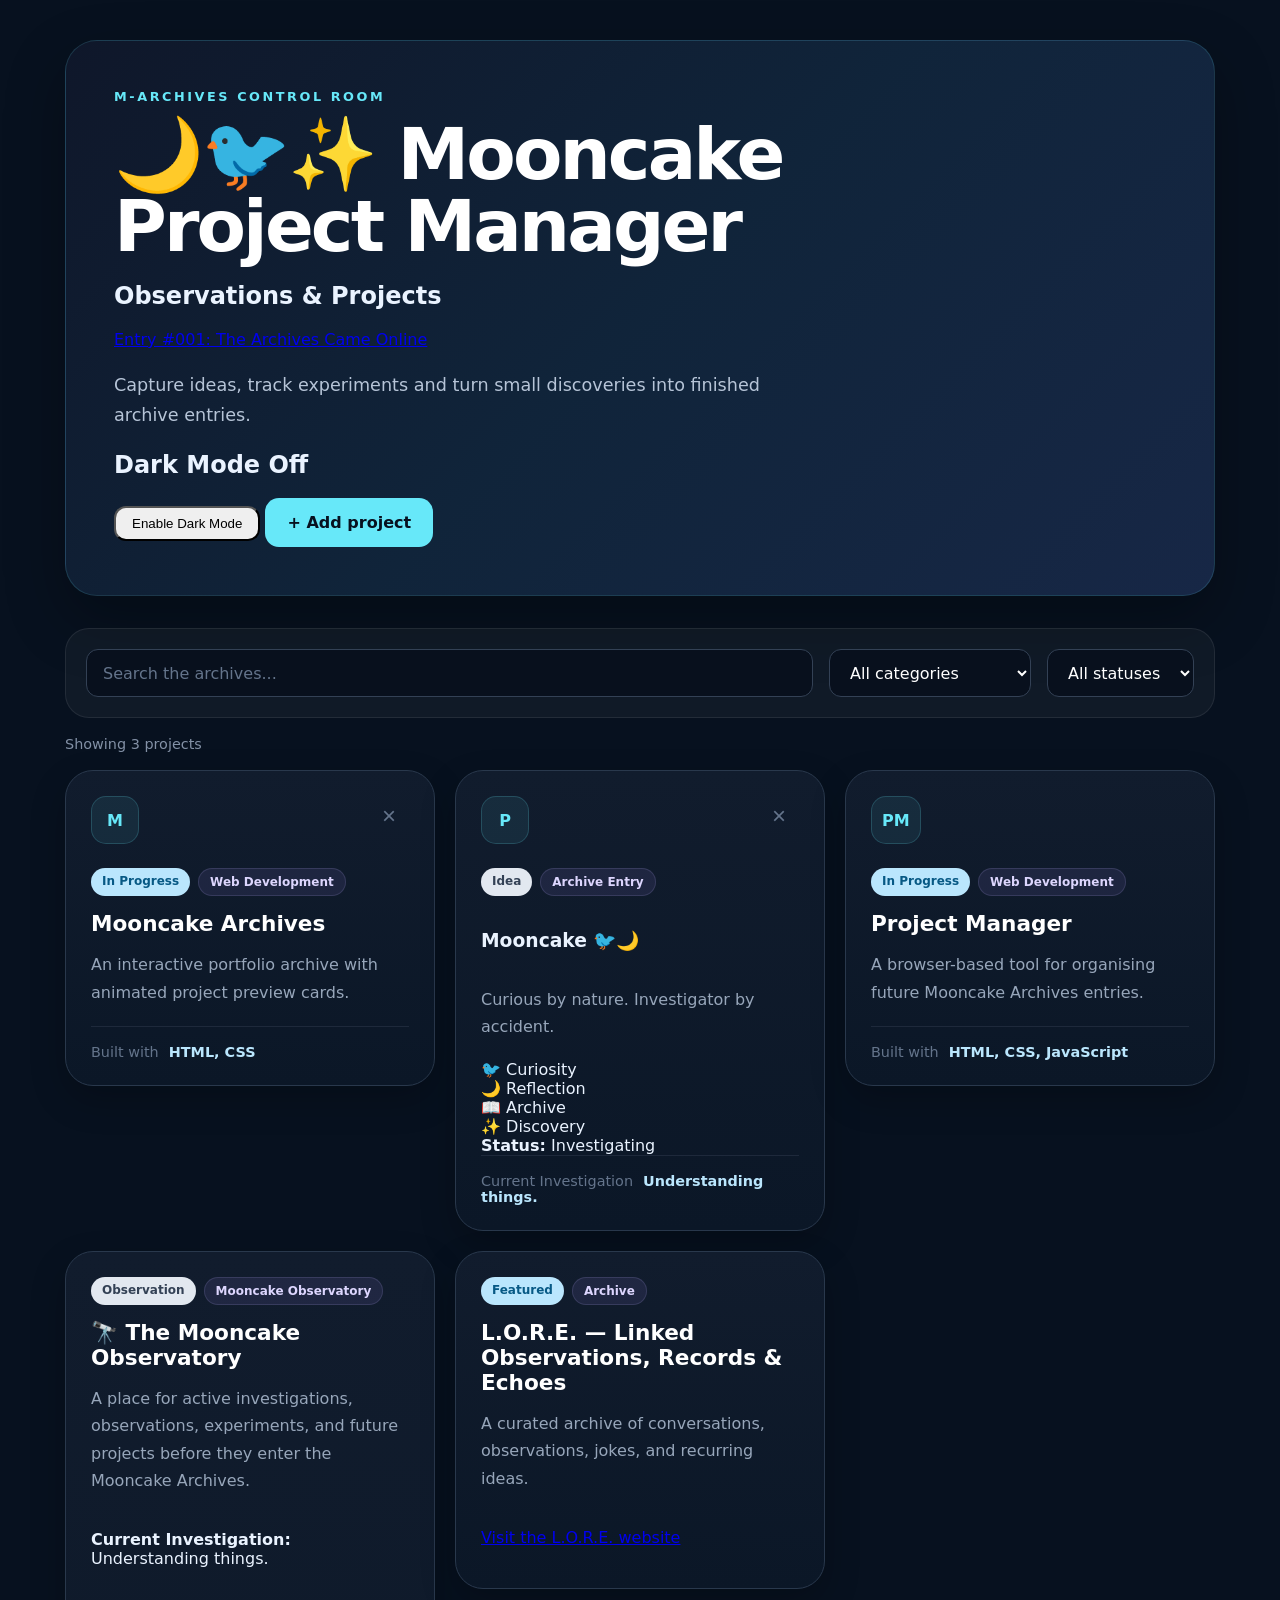
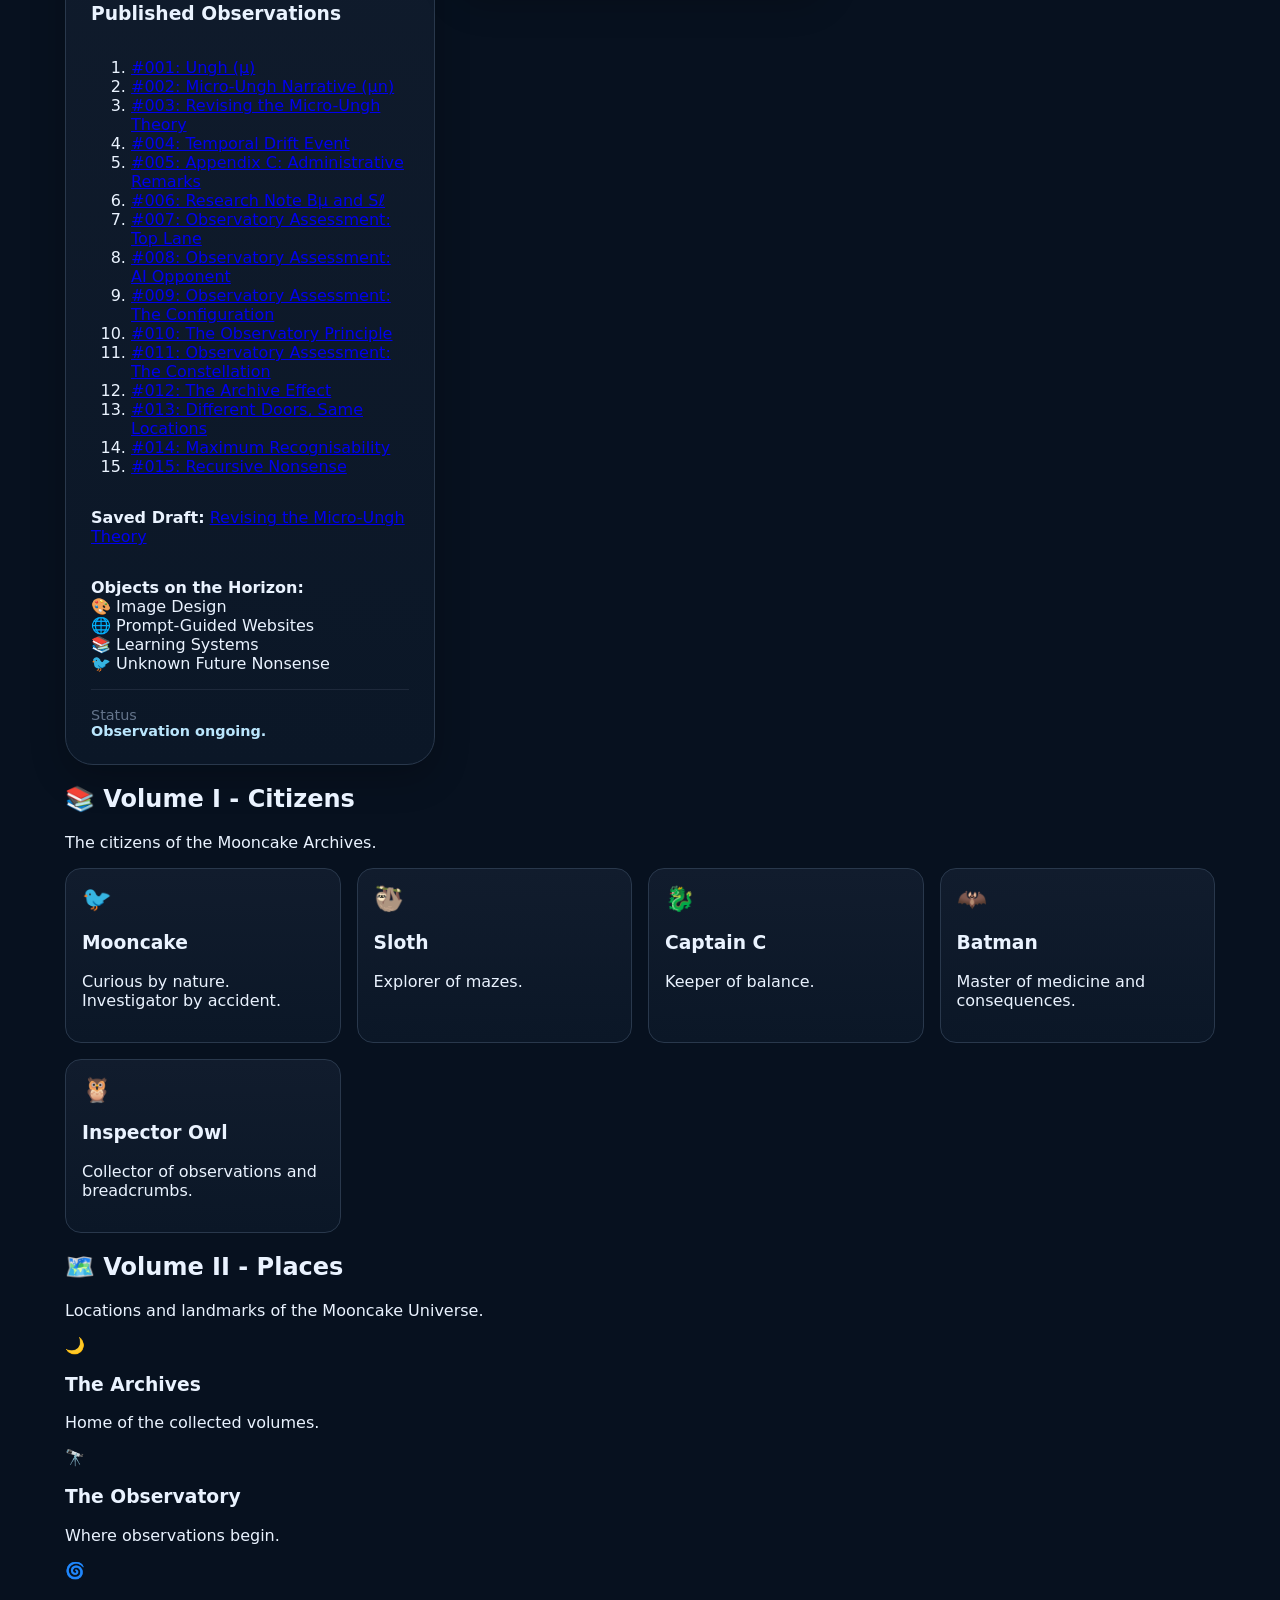
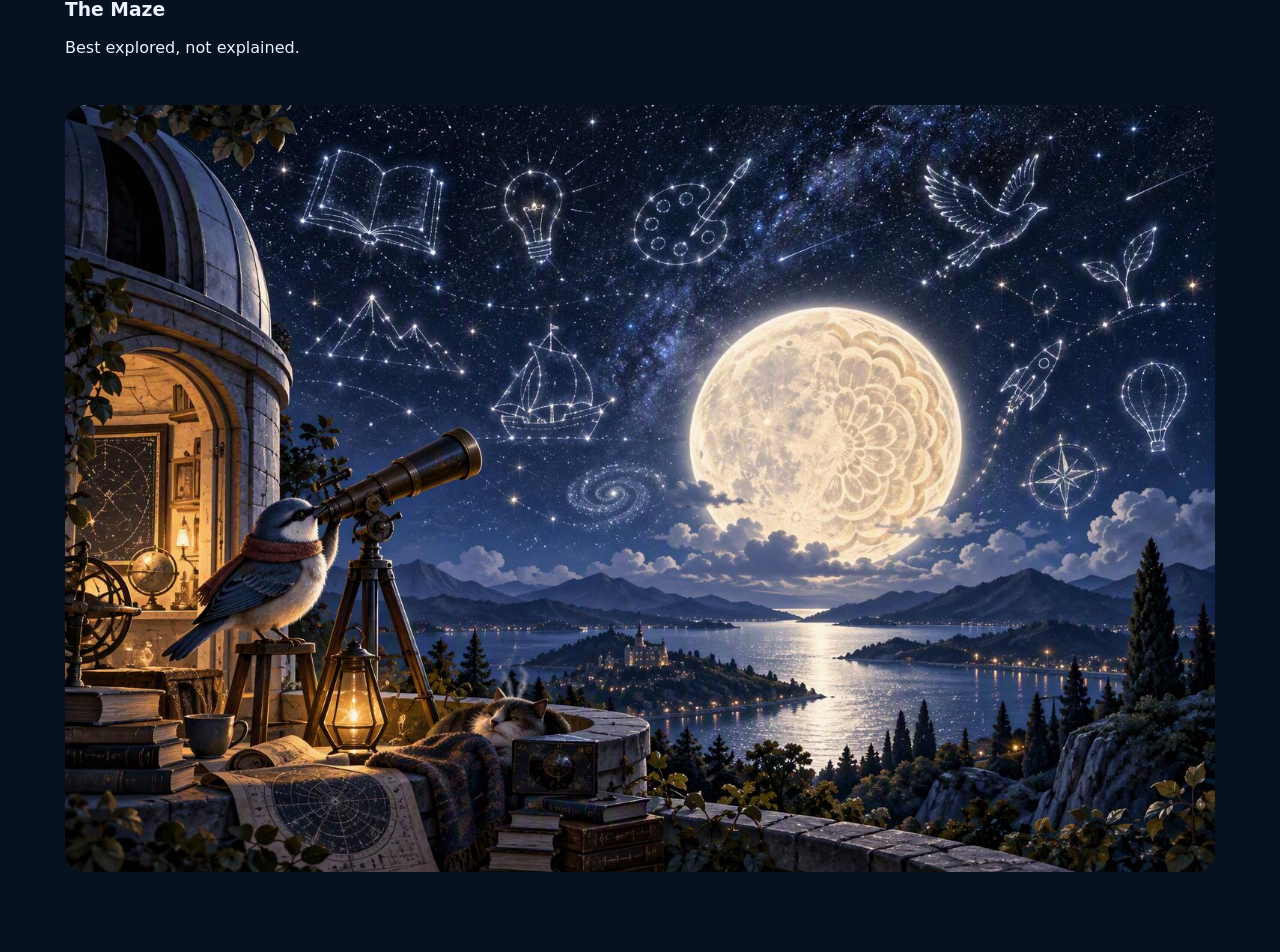
==== commit 6c65b34a: "The two new entries are now linked under “Published Observations”" ====
--- a/index.html
+++ b/index.html
@@ -292,6 +292,8 @@
                         <li><a href="https://github.com/Samawam/Mooncake-Observatory/blob/main/observations/011-observatory-assessment-constellation.md">#011: Observatory Assessment: The Constellation</a></li>
                         <li><a href="https://github.com/Samawam/Mooncake-Observatory/blob/main/observations/012-the-archive-effect.md">#012: The Archive Effect</a></li>
                         <li><a href="https://github.com/Samawam/Mooncake-Observatory/blob/main/observations/013-different-doors-same-locations.md">#013: Different Doors, Same Locations</a></li>
+                        <li><a href="https://github.com/Samawam/Mooncake-Observatory/blob/main/observations/014-maximum-recognisability.md">#014: Maximum Recognisability</a></li>
+                        <li><a href="https://github.com/Samawam/Mooncake-Observatory/blob/main/observations/015-recursive-nonsense.md">#015: Recursive Nonsense</a></li>
                     </ol>
                 </nav>
                 <p>
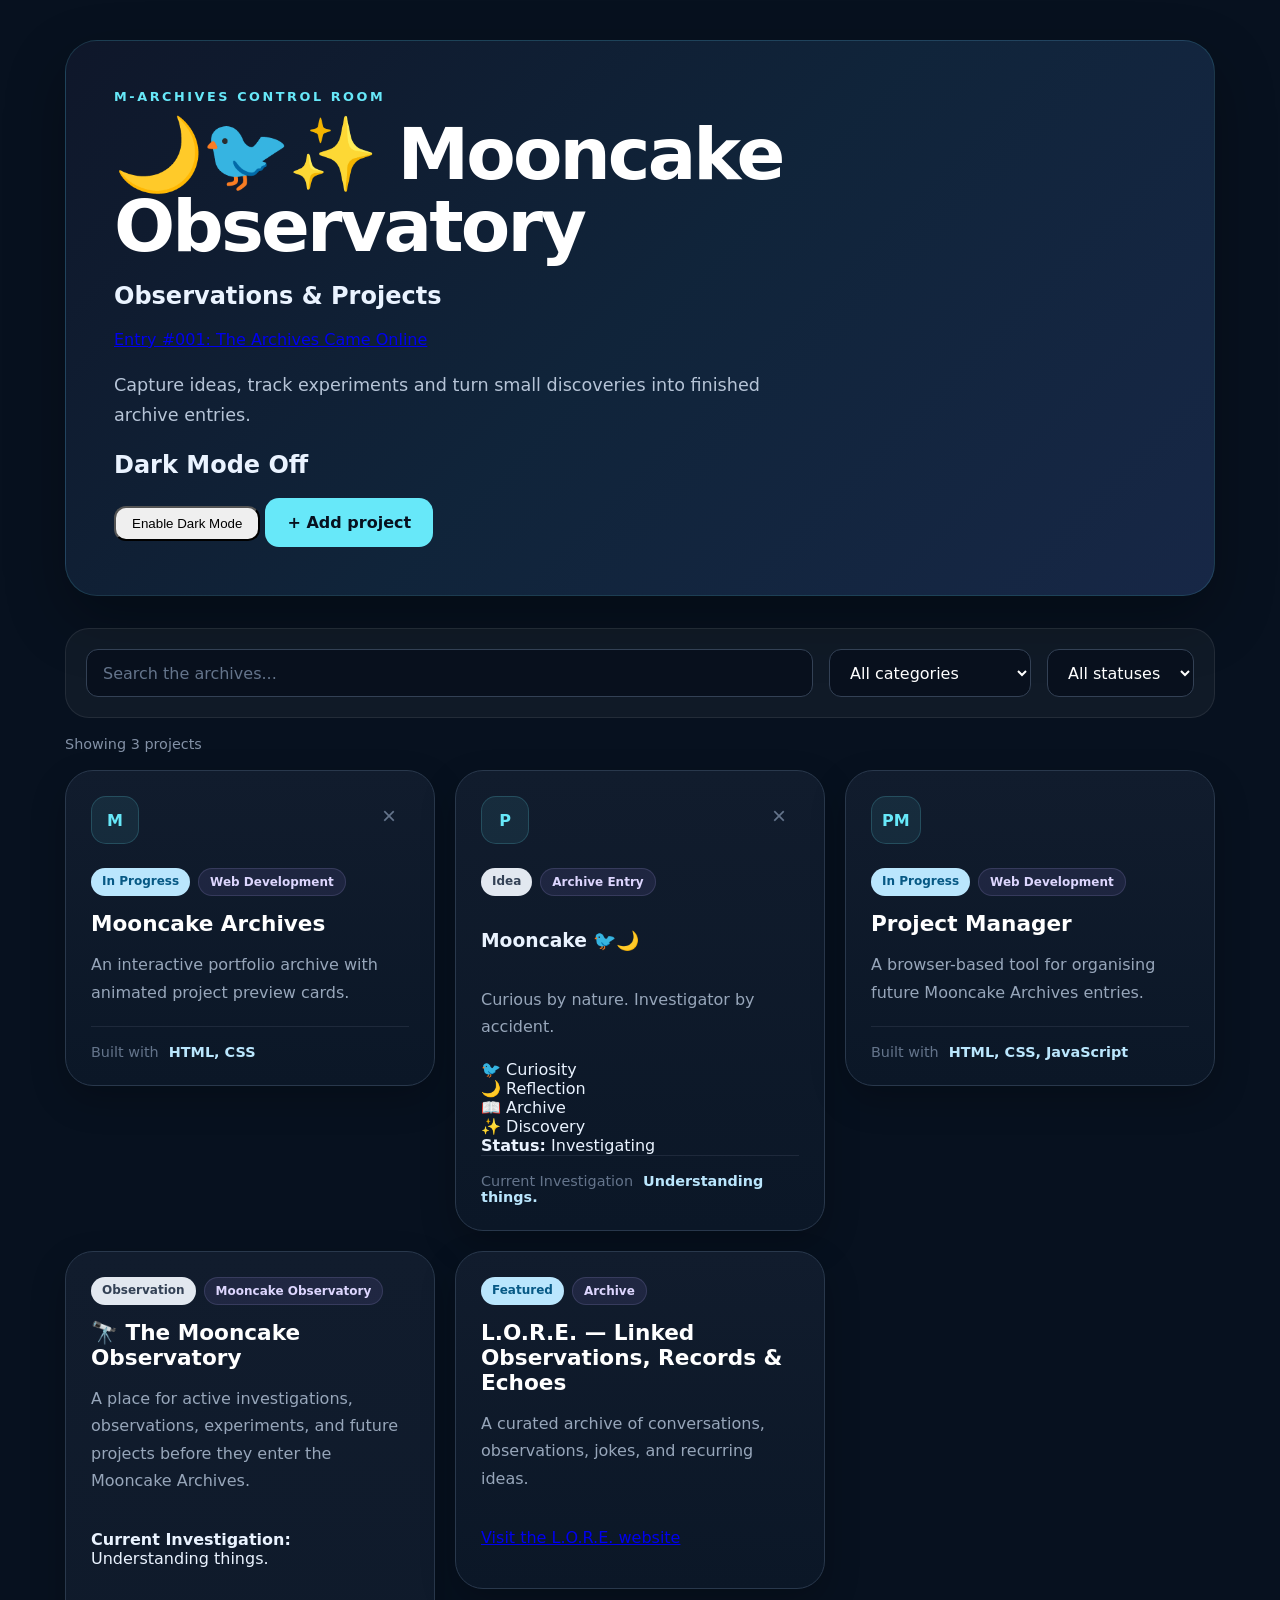
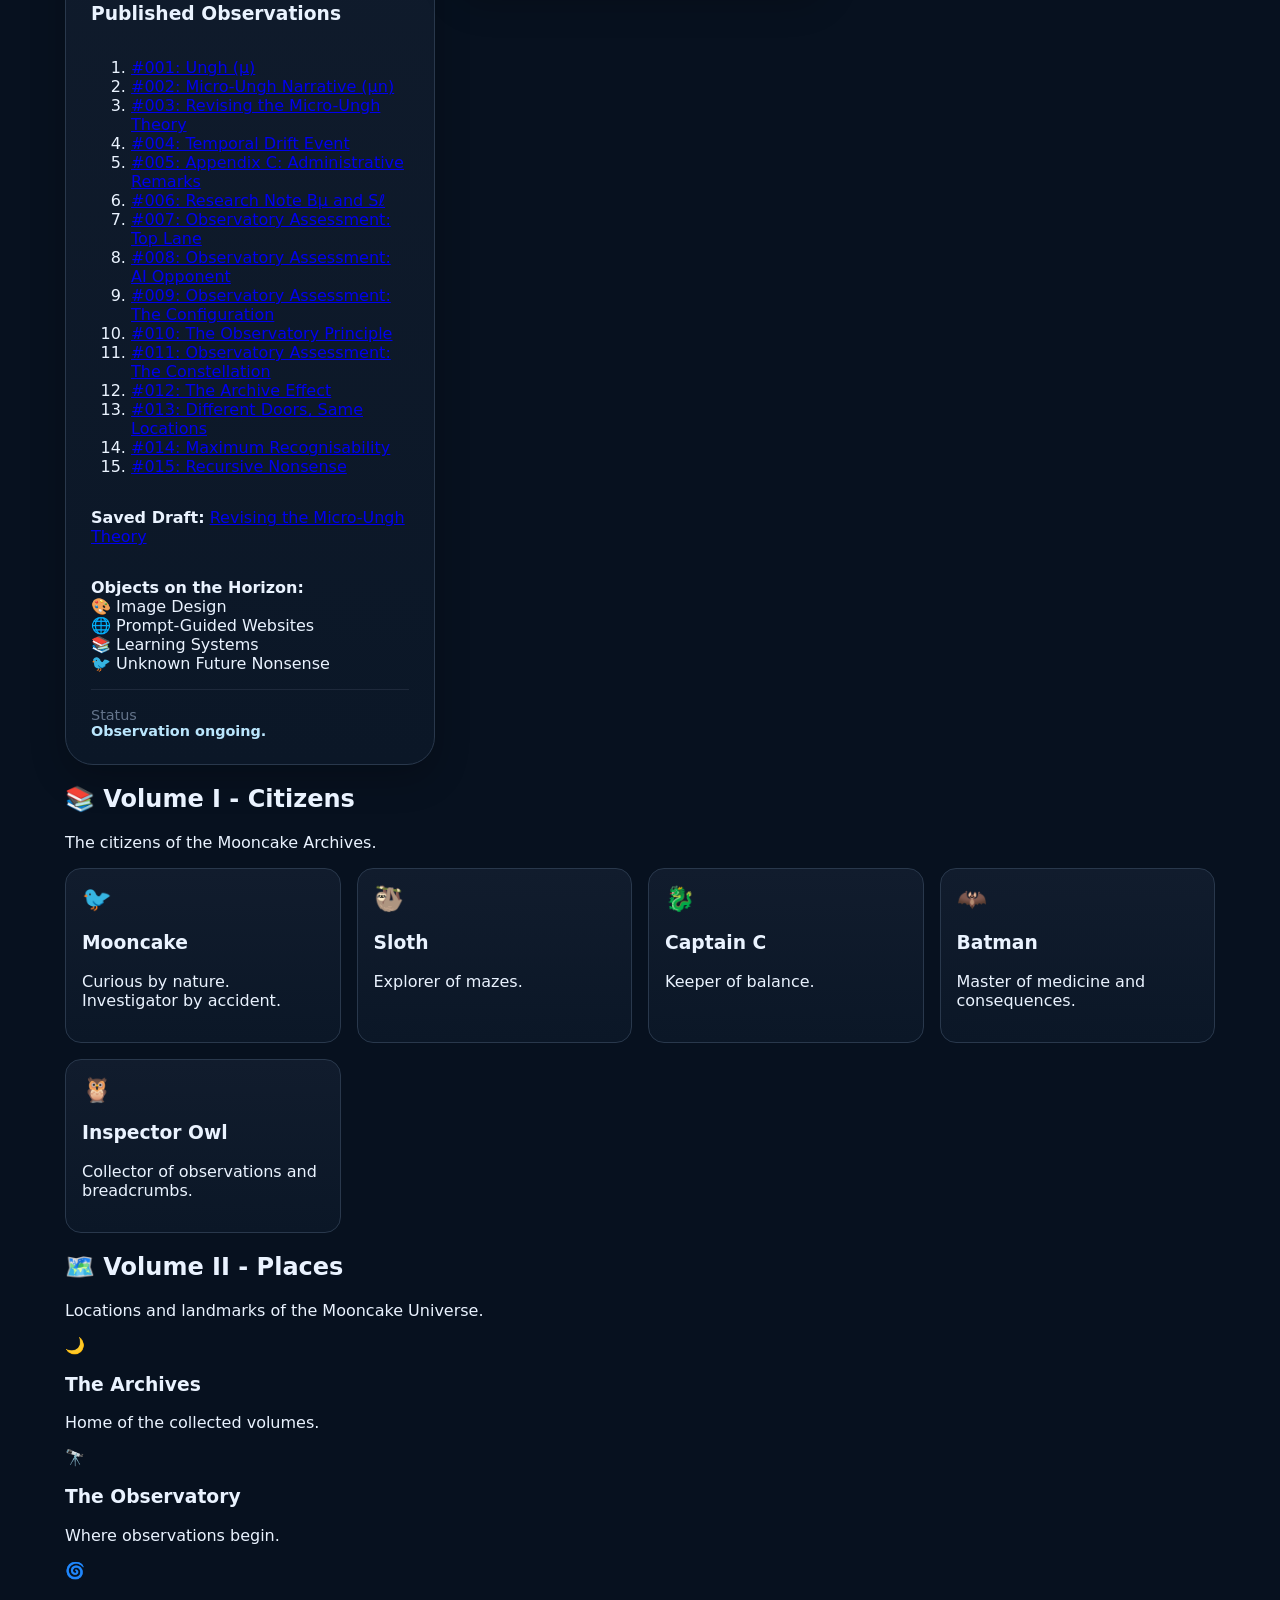
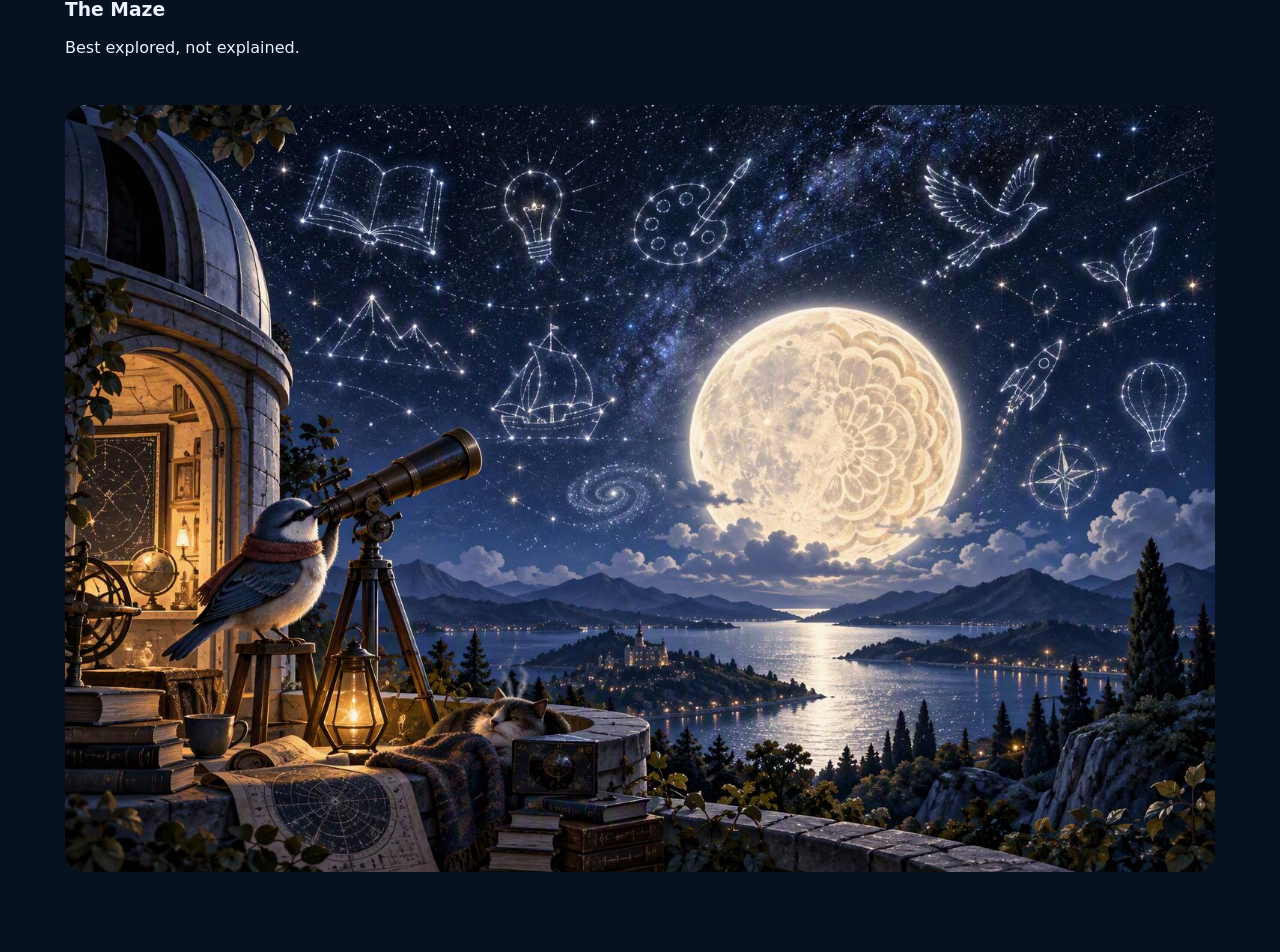
==== commit 35376e51: "renamed entries and folder" ====
--- a/index.html
+++ b/index.html
@@ -6,7 +6,7 @@
 
     <meta name="viewport" content="width=device-width, initial-scale=1.0">
 
-    <title>Mooncake Project Manager</title>
+    <title>Mooncake Observatory</title>
 
     <link rel="stylesheet" href="style.css">
 </head>
@@ -22,7 +22,7 @@
                 <h1><span
                         title="Curious by nature. Investigator by accident. Known for turning confusion into understanding through questions, experiments, and an unreasonable amount of documentation.">
                         🌙🐦✨
-                    </span>Mooncake Project Manager</h1>
+                    </span>Mooncake Observatory</h1>
                 <h2>Observations & Projects</h2>
 
                 <p>
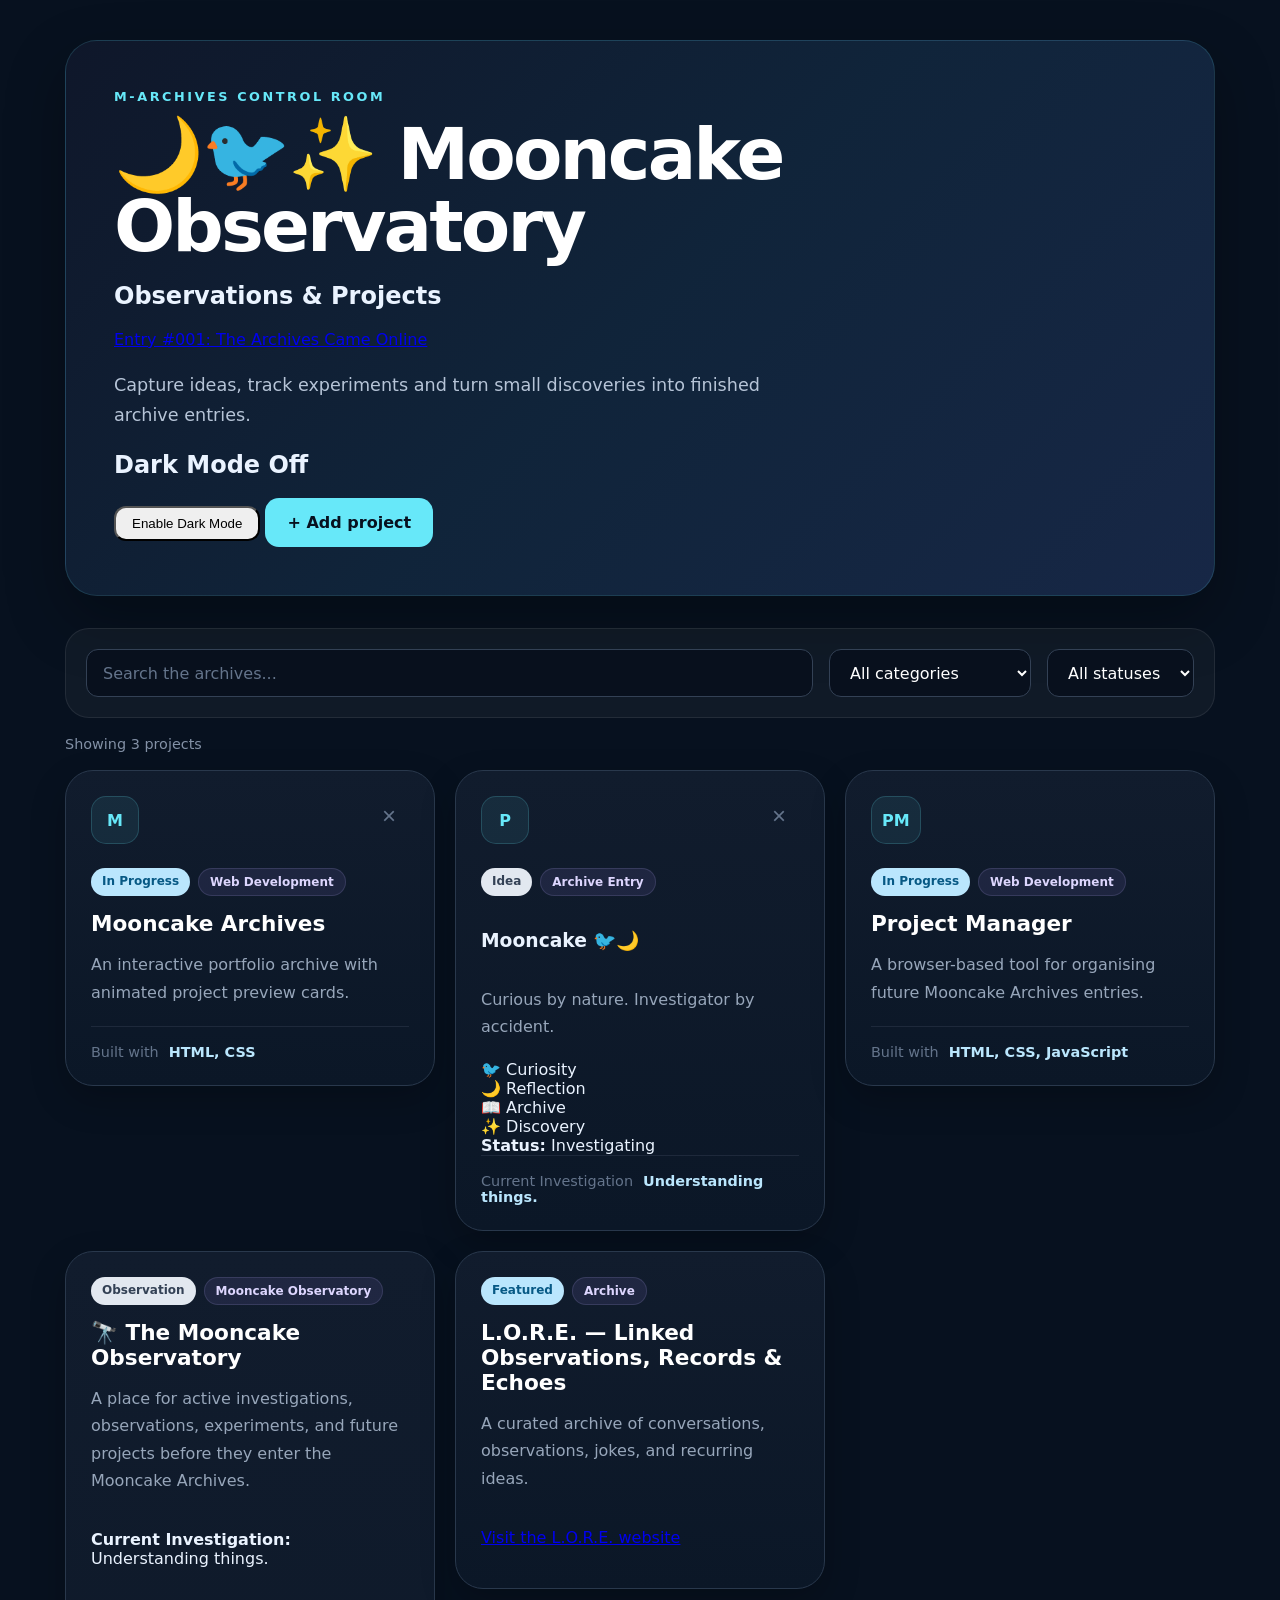
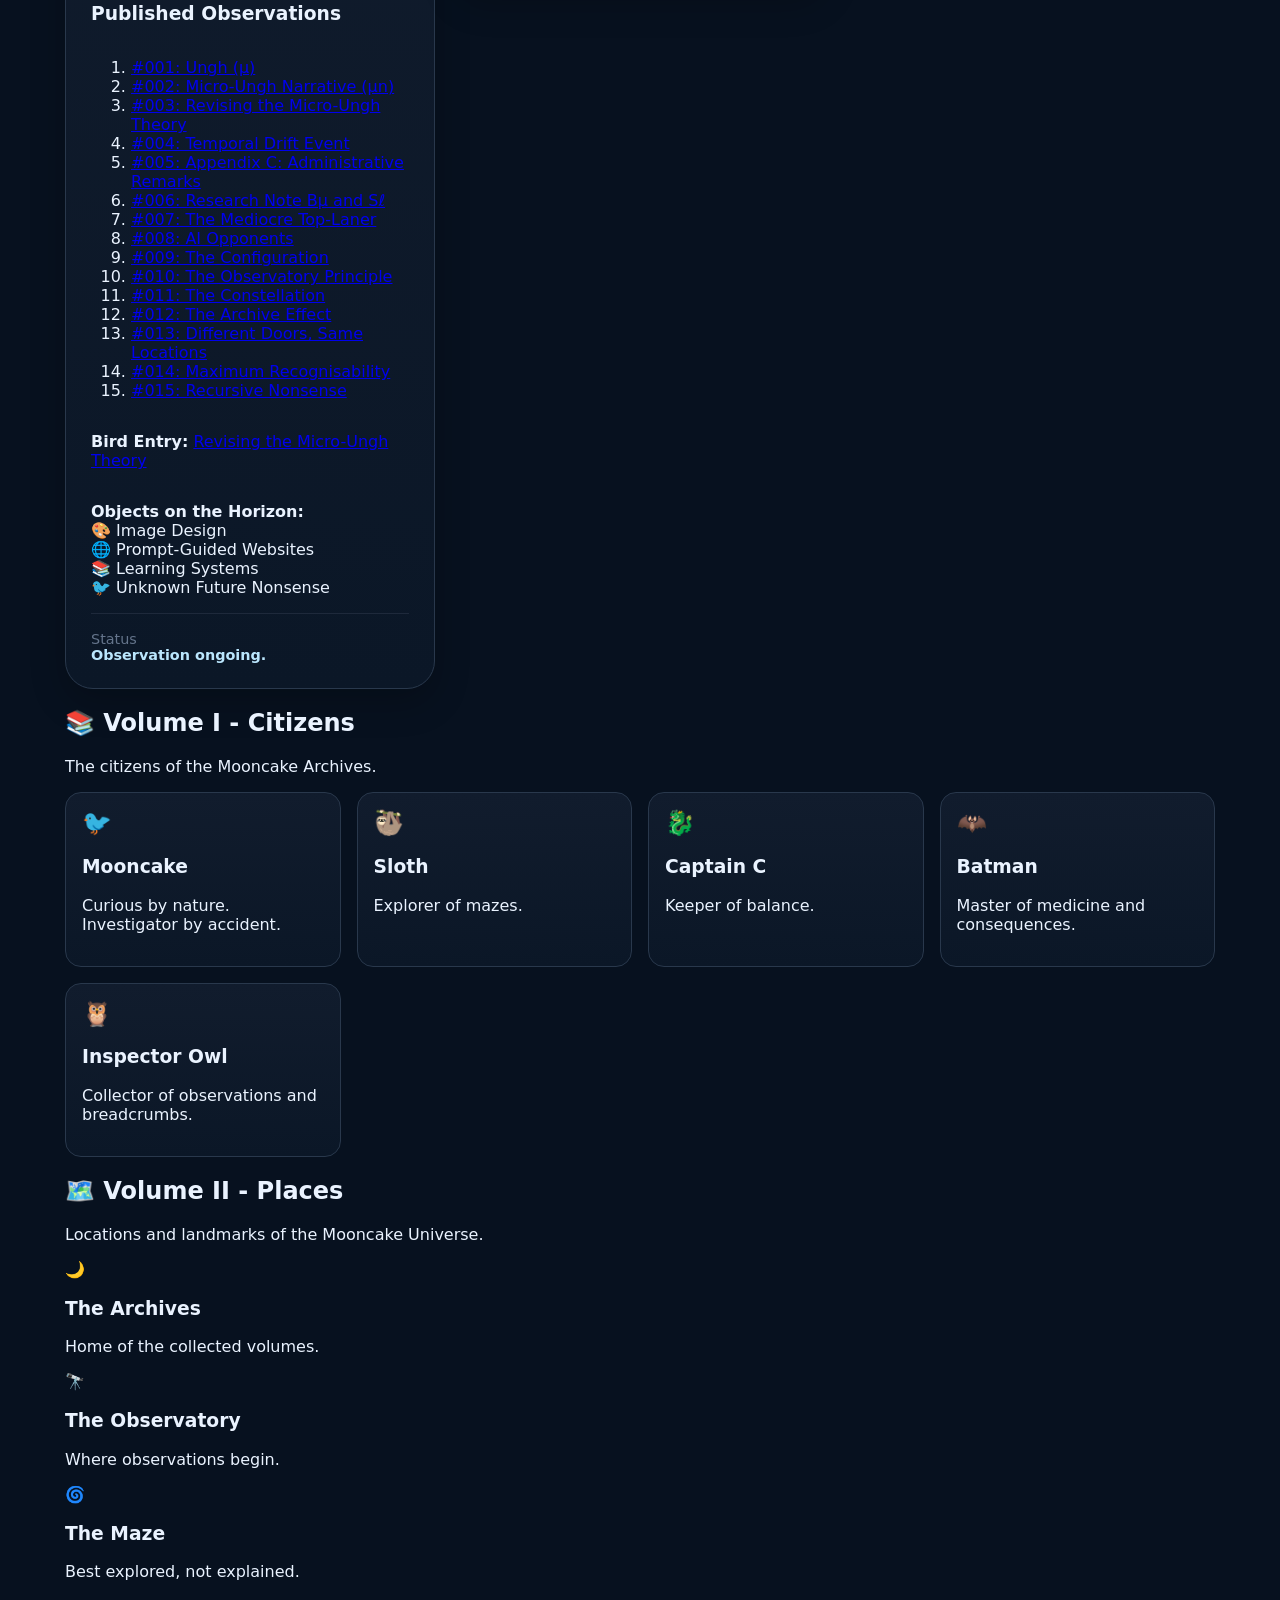
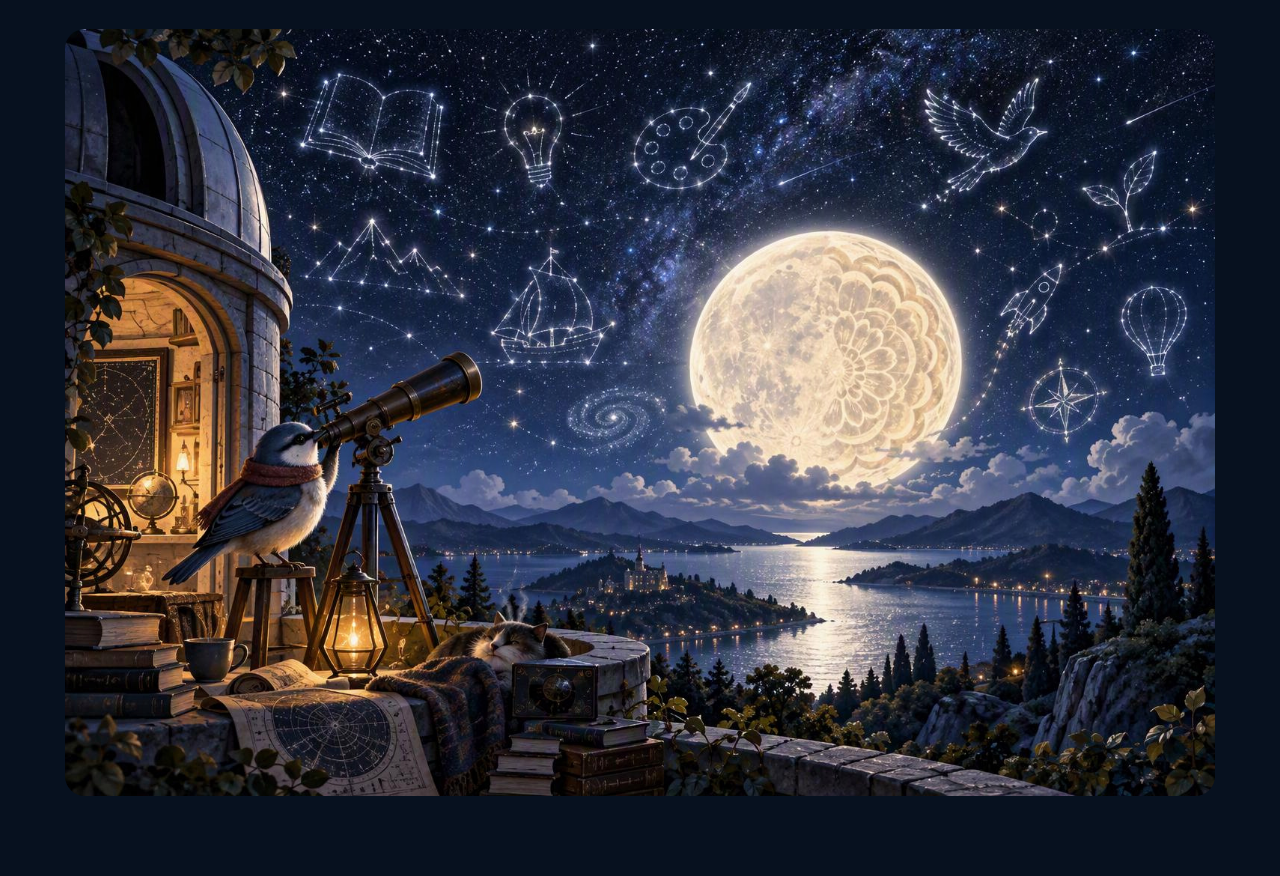
==== commit a3c6aa50: "Updated the entry titles and links in index.html and README." ====
--- a/index.html
+++ b/index.html
@@ -285,11 +285,11 @@
                         <li><a href="https://github.com/Samawam/Mooncake-Observatory/blob/main/observations/004-temporal-drift-event.md">#004: Temporal Drift Event</a></li>
                         <li><a href="https://github.com/Samawam/Mooncake-Observatory/blob/main/observations/005-appendix-c-administrative-remarks.md">#005: Appendix C: Administrative Remarks</a></li>
                         <li><a href="https://github.com/Samawam/Mooncake-Observatory/blob/main/observations/006-research-note-bmu-and-sl.md">#006: Research Note Bµ and Sℓ</a></li>
-                        <li><a href="https://github.com/Samawam/Mooncake-Observatory/blob/main/observations/007-observatory-assessment-top-lane.md">#007: Observatory Assessment: Top Lane</a></li>
-                        <li><a href="https://github.com/Samawam/Mooncake-Observatory/blob/main/observations/008-observatory-assessment-ai-opponent.md">#008: Observatory Assessment: AI Opponent</a></li>
-                        <li><a href="https://github.com/Samawam/Mooncake-Observatory/blob/main/observations/009-observatory-assessment-the-configuration.md">#009: Observatory Assessment: The Configuration</a></li>
+                        <li><a href="https://github.com/Samawam/Mooncake-Observatory/blob/main/observations/007-the%20mediocre-top-laner.md">#007: The Mediocre Top-Laner</a></li>
+                        <li><a href="https://github.com/Samawam/Mooncake-Observatory/blob/main/observations/008-ai-opponents.md">#008: AI Opponents</a></li>
+                        <li><a href="https://github.com/Samawam/Mooncake-Observatory/blob/main/observations/009-the-configuration.md">#009: The Configuration</a></li>
                         <li><a href="https://github.com/Samawam/Mooncake-Observatory/blob/main/observations/010-observatory-principle.md">#010: The Observatory Principle</a></li>
-                        <li><a href="https://github.com/Samawam/Mooncake-Observatory/blob/main/observations/011-observatory-assessment-constellation.md">#011: Observatory Assessment: The Constellation</a></li>
+                        <li><a href="https://github.com/Samawam/Mooncake-Observatory/blob/main/observations/011-constellation.md">#011: The Constellation</a></li>
                         <li><a href="https://github.com/Samawam/Mooncake-Observatory/blob/main/observations/012-the-archive-effect.md">#012: The Archive Effect</a></li>
                         <li><a href="https://github.com/Samawam/Mooncake-Observatory/blob/main/observations/013-different-doors-same-locations.md">#013: Different Doors, Same Locations</a></li>
                         <li><a href="https://github.com/Samawam/Mooncake-Observatory/blob/main/observations/014-maximum-recognisability.md">#014: Maximum Recognisability</a></li>
@@ -297,8 +297,8 @@
                     </ol>
                 </nav>
                 <p>
-                    <strong>Saved Draft:</strong>
-                    <a href="https://github.com/Samawam/Mooncake-Observatory/blob/main/observations/drafts/003-micro-ungh-revision-draft.md">
+                    <strong>Bird Entry:</strong>
+                    <a href="https://github.com/Samawam/Mooncake-Observatory/blob/main/observations/bird%20entries/003-micro-ungh-revision-draft.md">
                         Revising the Micro-Ungh Theory
                     </a>
                 </p>
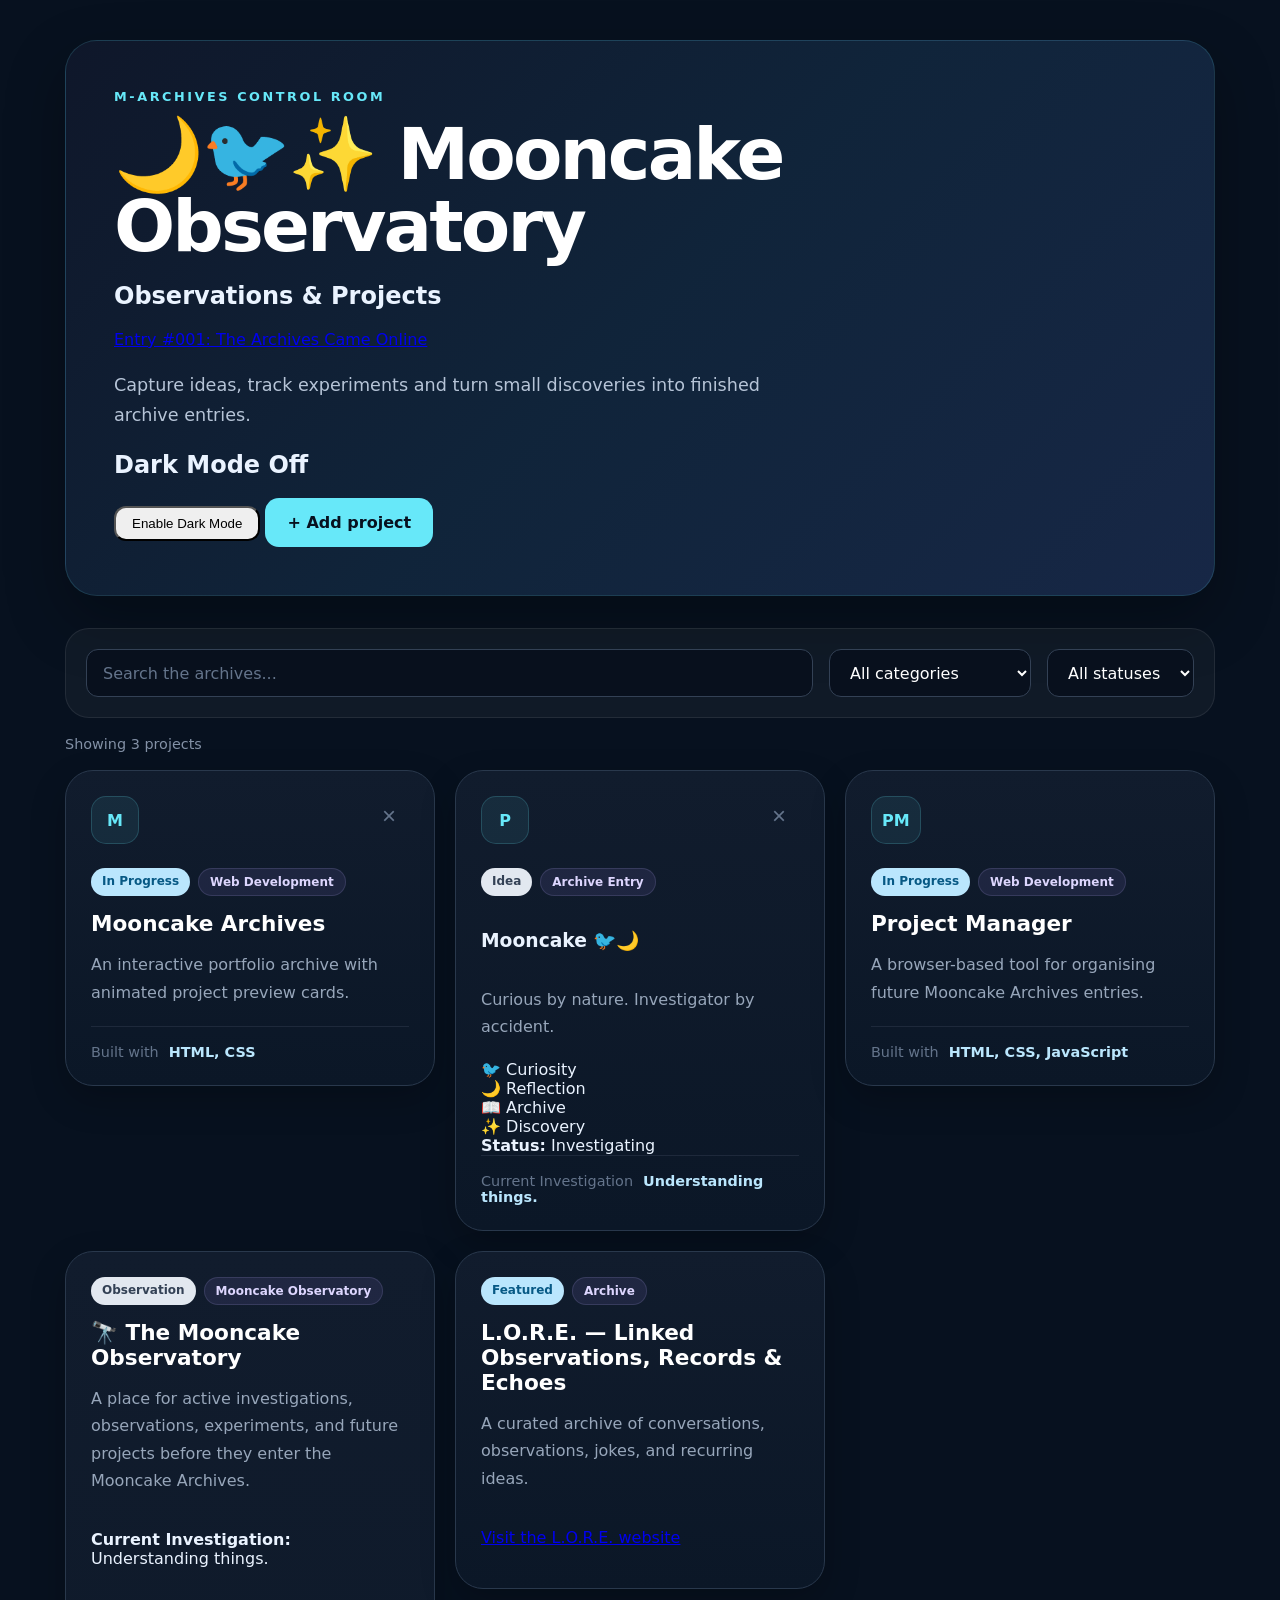
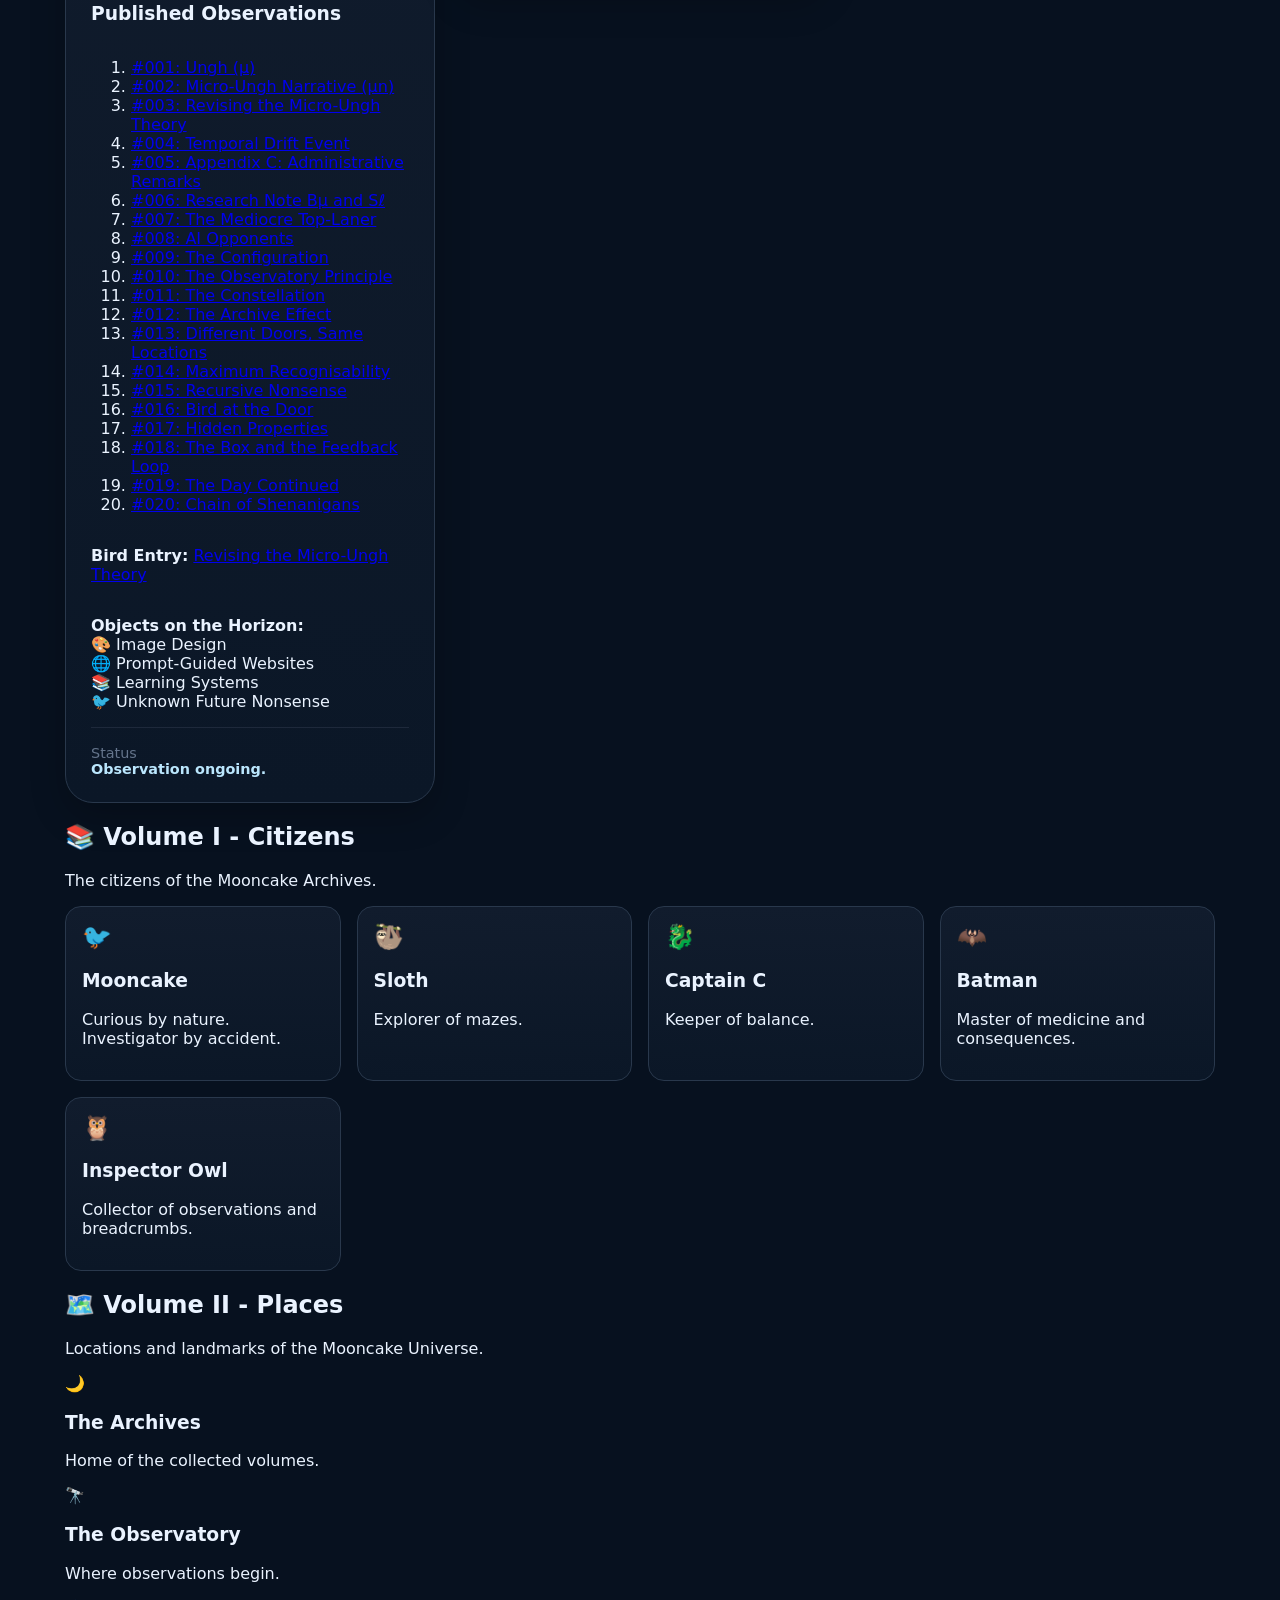
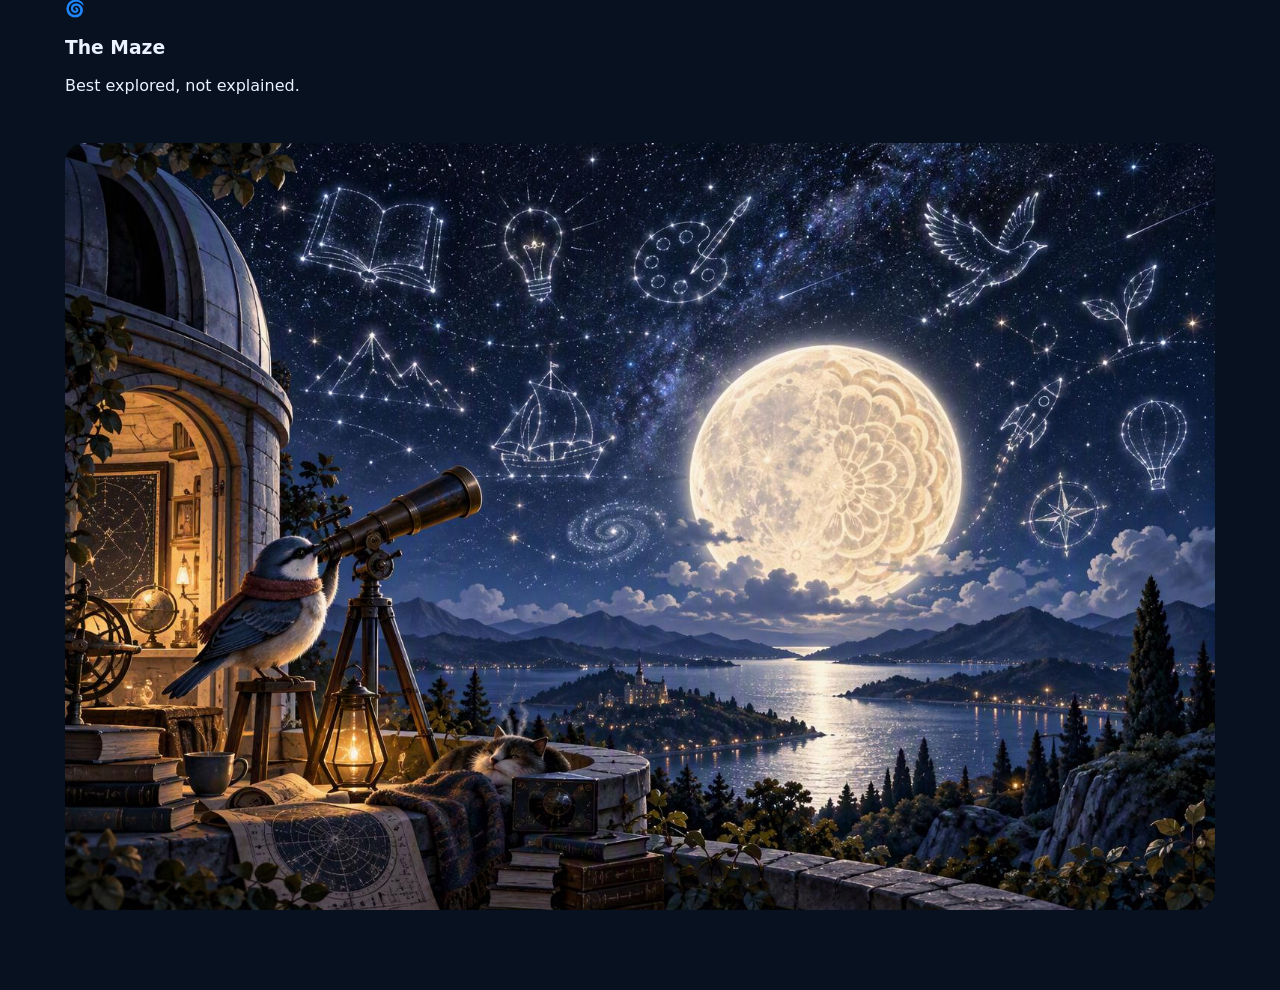
==== commit 1b943a5c: "added observations #018–#020 including index and README updates" ====
--- a/index.html
+++ b/index.html
@@ -291,9 +291,14 @@
                         <li><a href="https://github.com/Samawam/Mooncake-Observatory/blob/main/observations/010-observatory-principle.md">#010: The Observatory Principle</a></li>
                         <li><a href="https://github.com/Samawam/Mooncake-Observatory/blob/main/observations/011-constellation.md">#011: The Constellation</a></li>
                         <li><a href="https://github.com/Samawam/Mooncake-Observatory/blob/main/observations/012-the-archive-effect.md">#012: The Archive Effect</a></li>
-                        <li><a href="https://github.com/Samawam/Mooncake-Observatory/blob/main/observations/013-different-doors-same-locations.md">#013: Different Doors, Same Locations</a></li>
+                        <li><a href="https://github.com/Samawam/Mooncake-Observatory/blob/main/observations/013-different-doors-same-location.md">#013: Different Doors, Same Locations</a></li>
                         <li><a href="https://github.com/Samawam/Mooncake-Observatory/blob/main/observations/014-maximum-recognisability.md">#014: Maximum Recognisability</a></li>
                         <li><a href="https://github.com/Samawam/Mooncake-Observatory/blob/main/observations/015-recursive-nonsense.md">#015: Recursive Nonsense</a></li>
+                        <li><a href="https://github.com/Samawam/Mooncake-Observatory/blob/main/observations/016-bird-at-the-door.md">#016: Bird at the Door</a></li>
+                        <li><a href="https://github.com/Samawam/Mooncake-Observatory/blob/main/observations/017-hidden-properties.md">#017: Hidden Properties</a></li>
+                        <li><a href="https://github.com/Samawam/Mooncake-Observatory/blob/main/observations/018-the-box-and-the-feedback-loop.md">#018: The Box and the Feedback Loop</a></li>
+                        <li><a href="https://github.com/Samawam/Mooncake-Observatory/blob/main/observations/019-the-day-continued.md">#019: The Day Continued</a></li>
+                        <li><a href="https://github.com/Samawam/Mooncake-Observatory/blob/main/observations/020-chain-of-shenanigans.md">#020: Chain of Shenanigans</a></li>
                     </ol>
                 </nav>
                 <p>
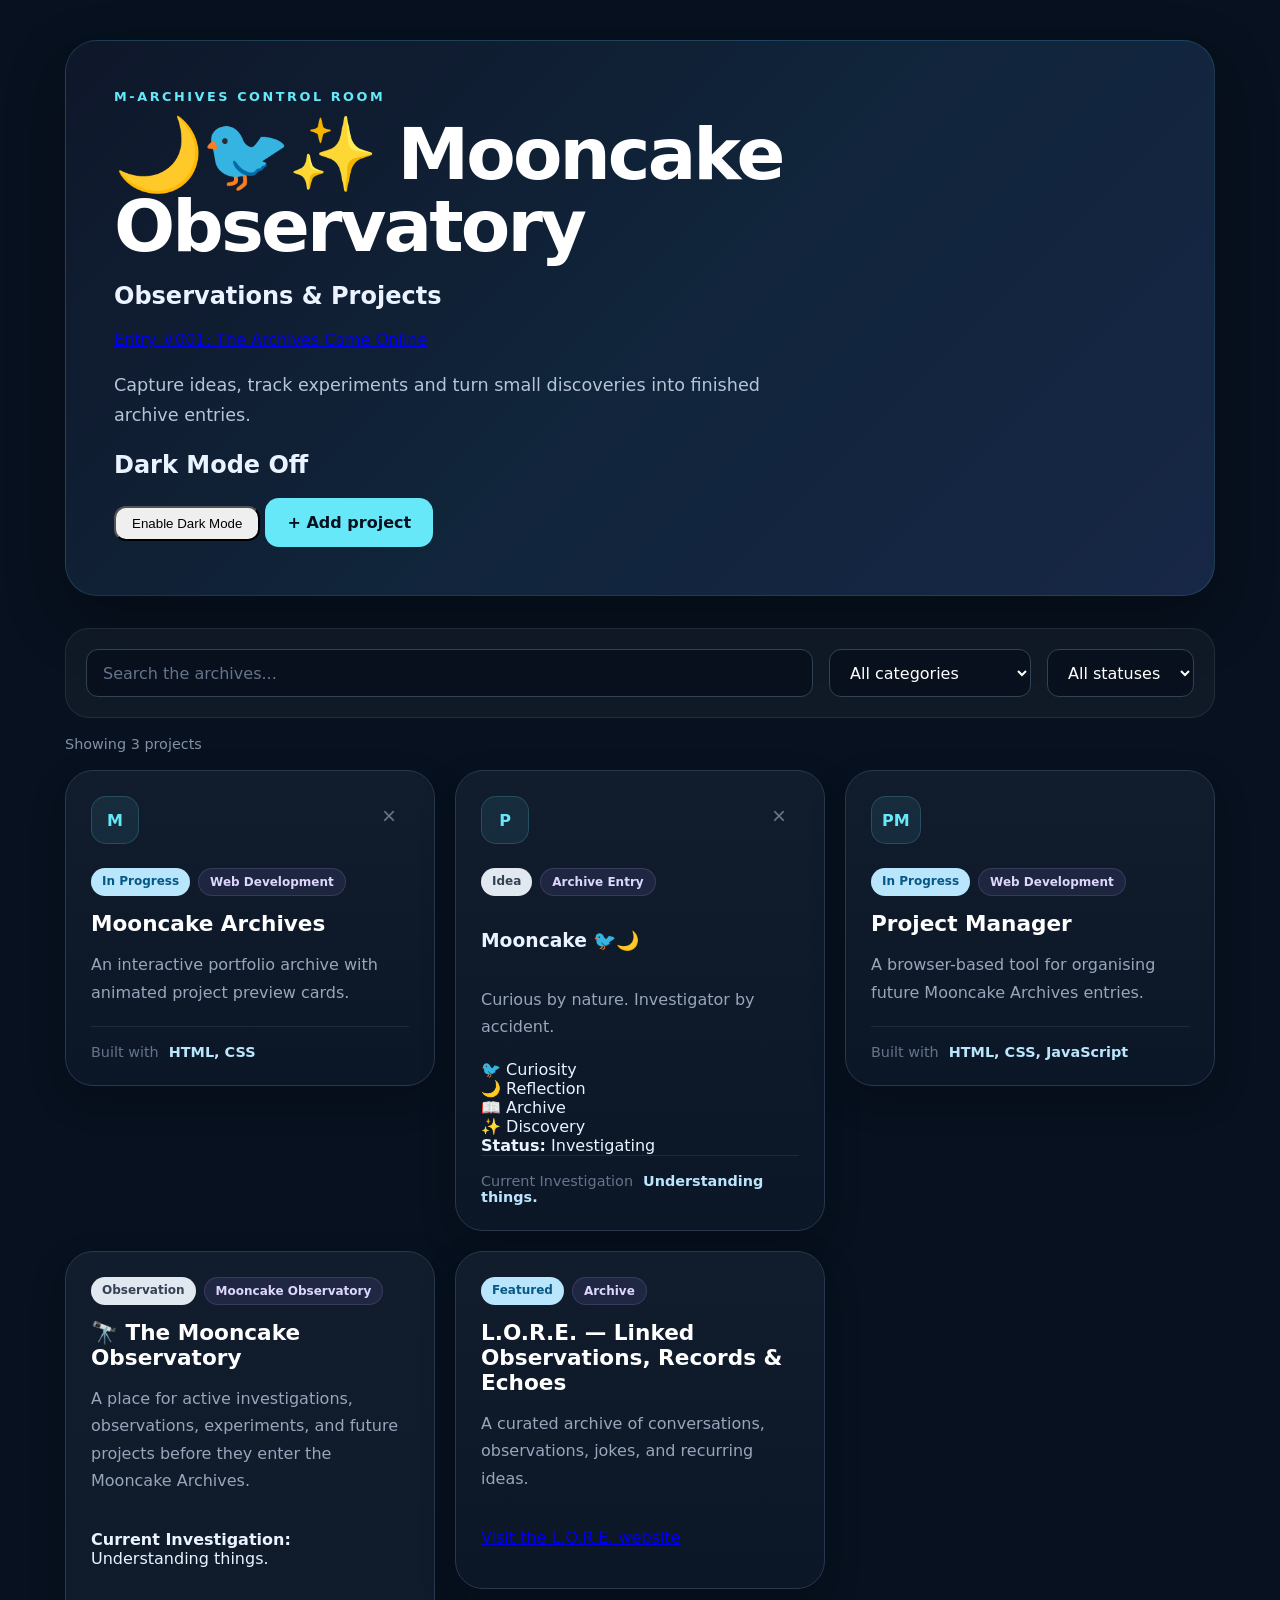
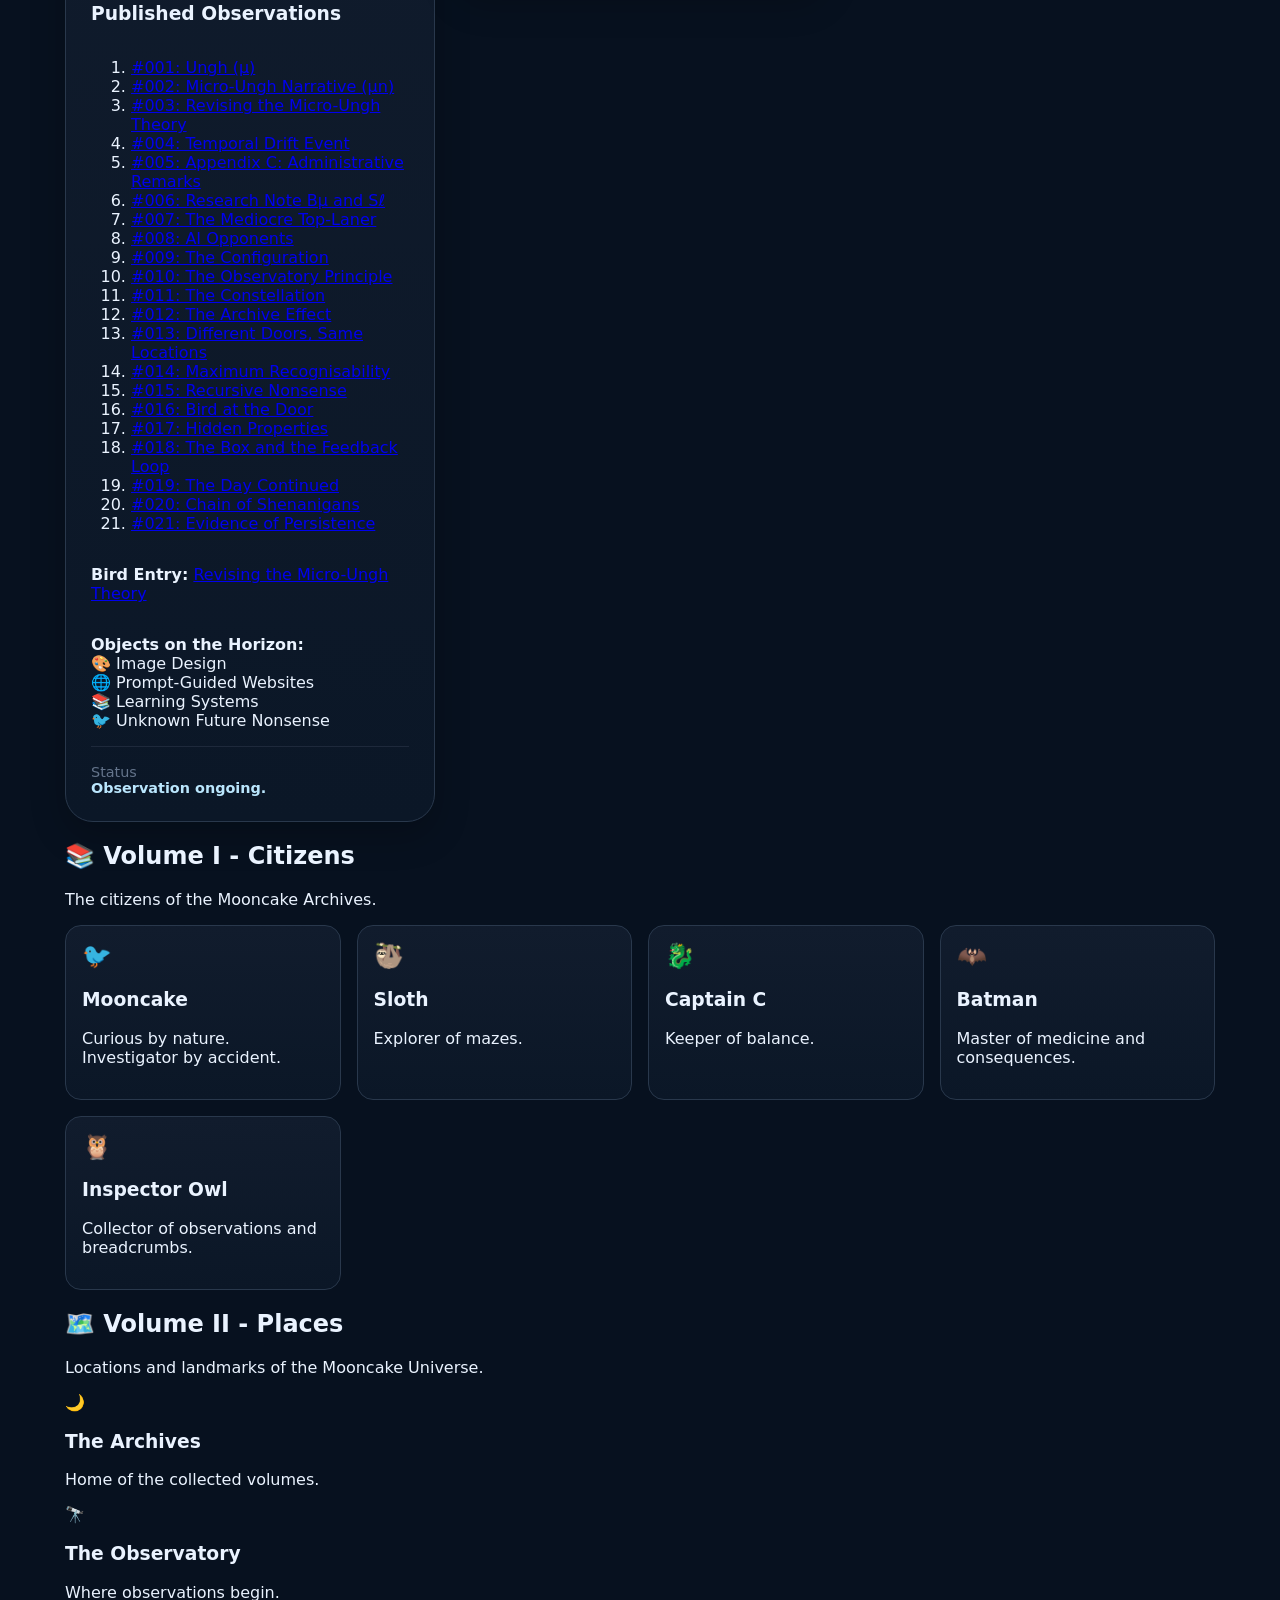
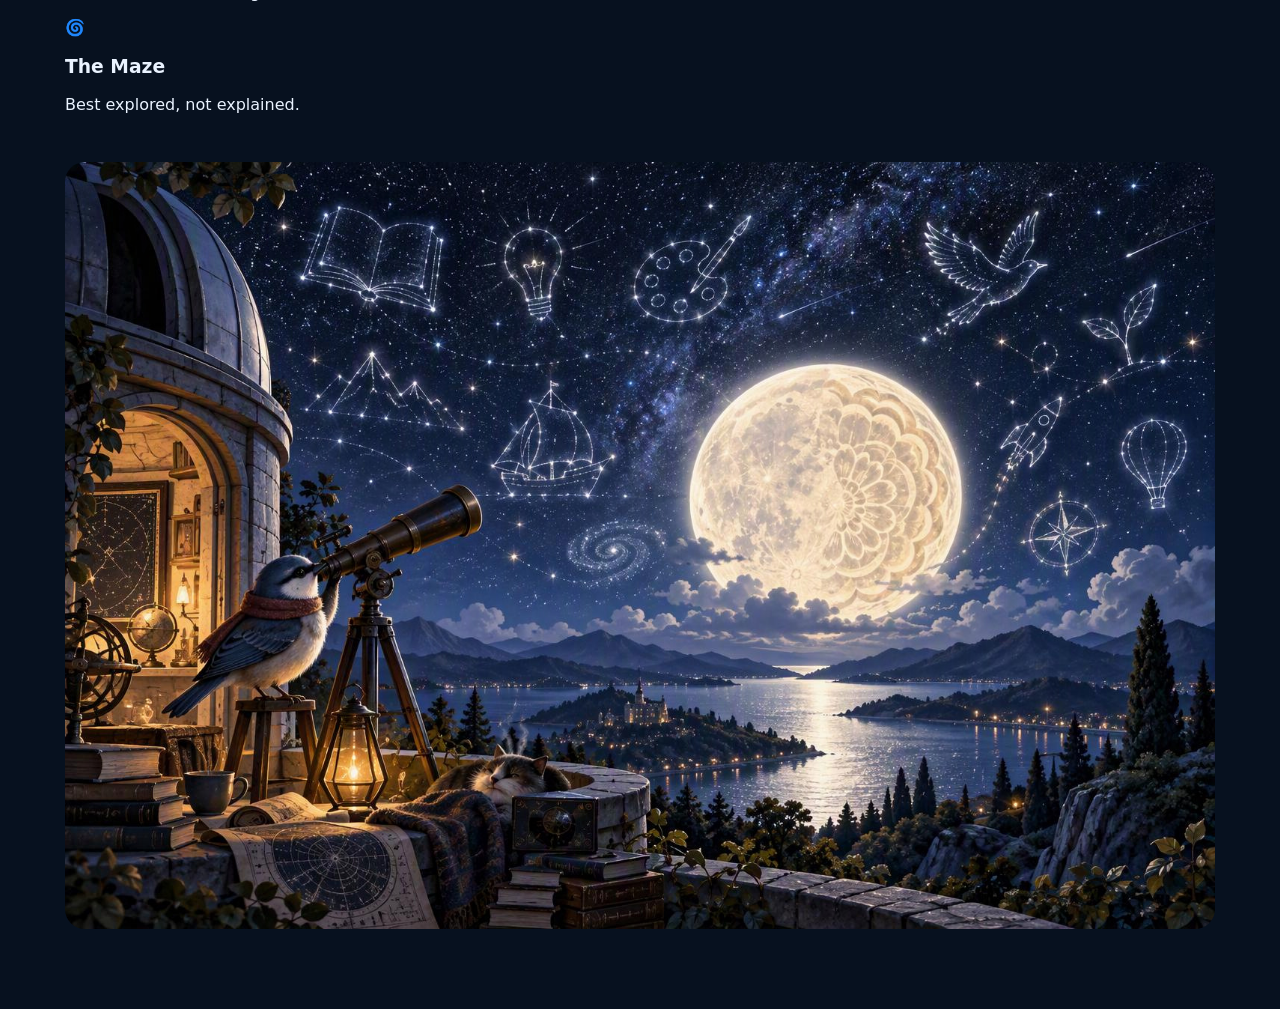
==== commit af075943: "Added Observation #021" ====
--- a/index.html
+++ b/index.html
@@ -299,6 +299,7 @@
                         <li><a href="https://github.com/Samawam/Mooncake-Observatory/blob/main/observations/018-the-box-and-the-feedback-loop.md">#018: The Box and the Feedback Loop</a></li>
                         <li><a href="https://github.com/Samawam/Mooncake-Observatory/blob/main/observations/019-the-day-continued.md">#019: The Day Continued</a></li>
                         <li><a href="https://github.com/Samawam/Mooncake-Observatory/blob/main/observations/020-chain-of-shenanigans.md">#020: Chain of Shenanigans</a></li>
+                        <li><a href="https://github.com/Samawam/Mooncake-Observatory/blob/main/observations/021-evidence-of-persistence.md">#021: Evidence of Persistence</a></li>
                     </ol>
                 </nav>
                 <p>
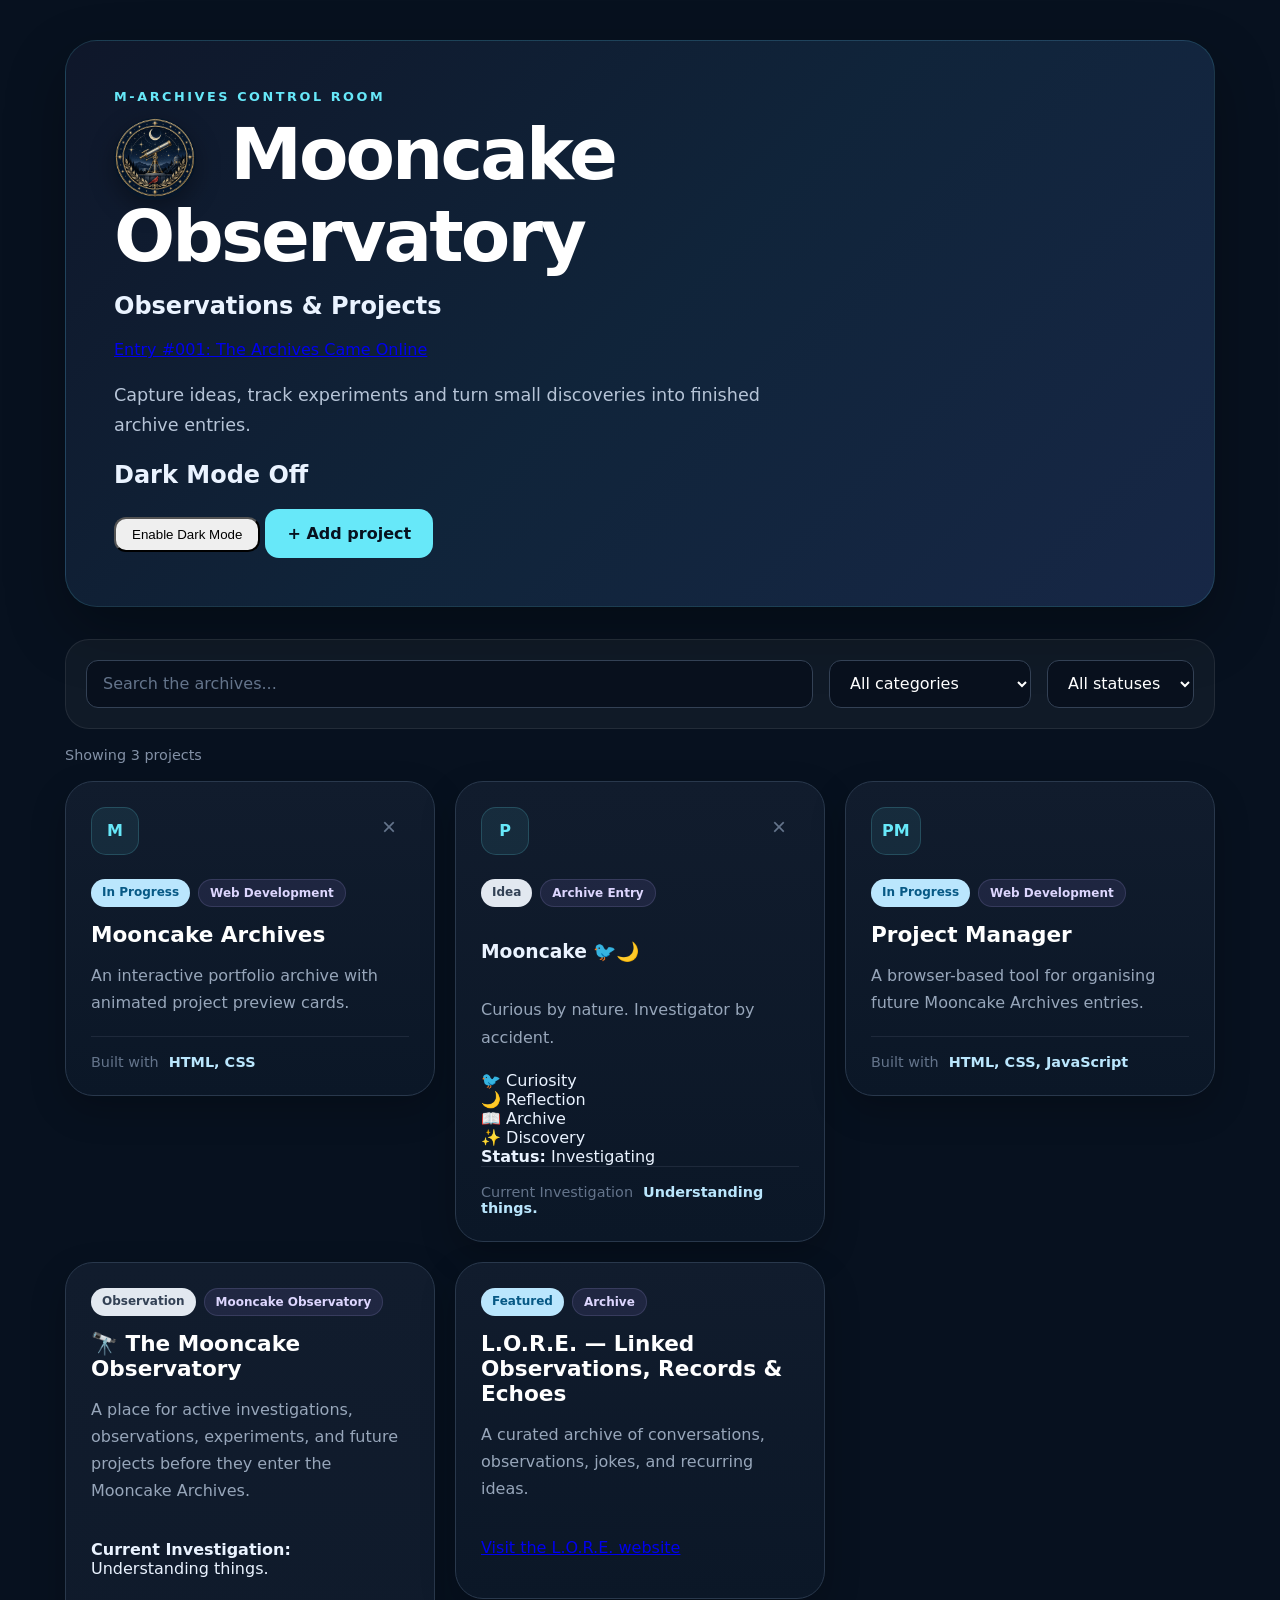
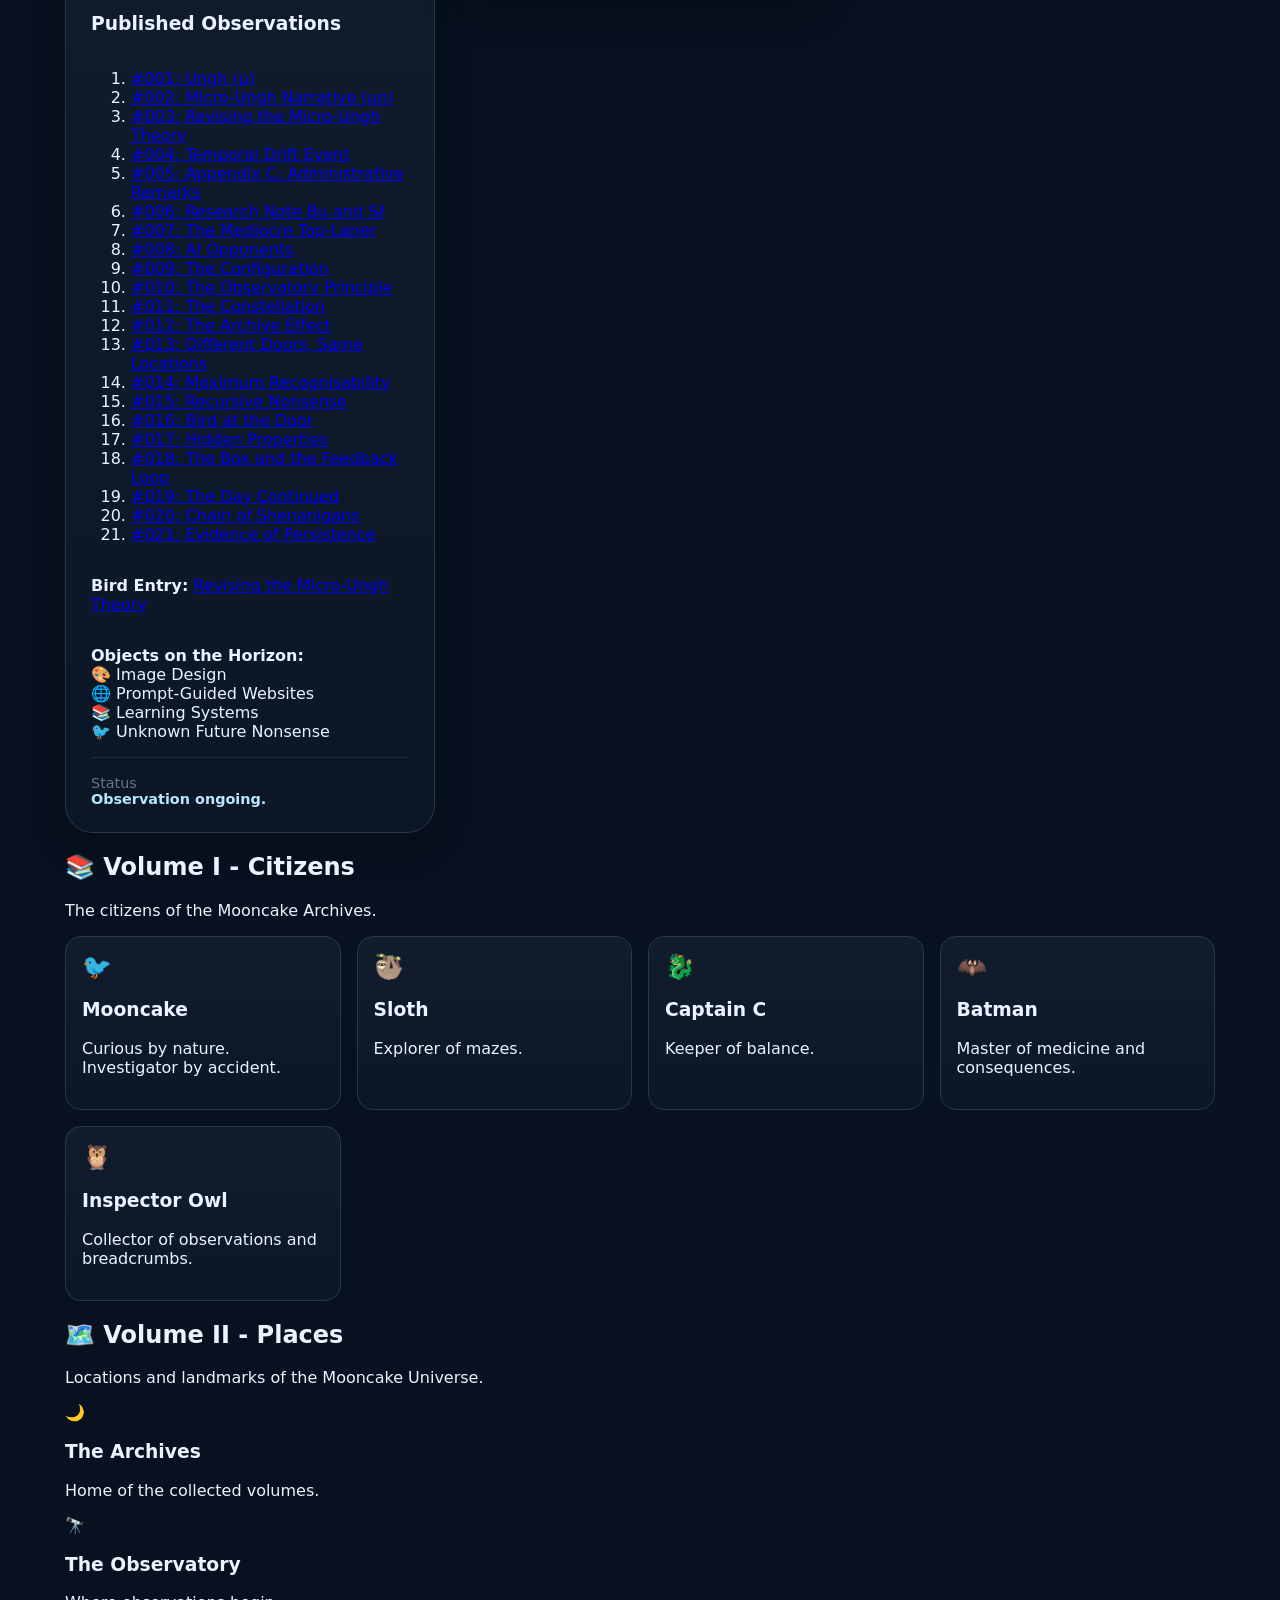
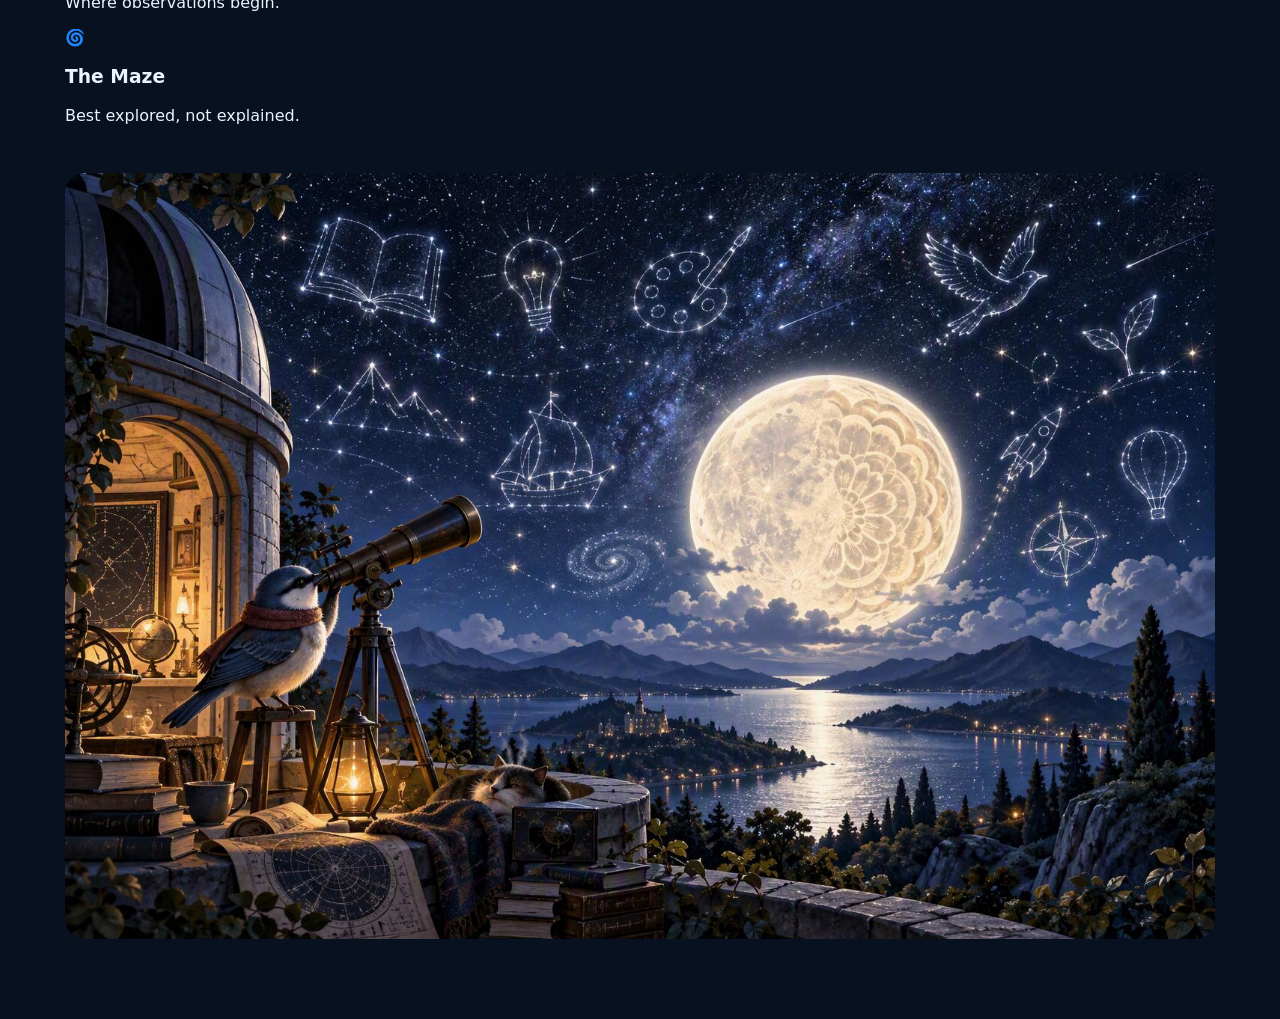
==== commit d3f581d2: "Replaced the emoji placeholder with the Mooncake Observatory emblem" ====
--- a/index.html
+++ b/index.html
@@ -19,10 +19,13 @@
             <div class="hero-text">
                 <p class="eyebrow">M-Archives Control Room</p>
 
-                <h1><span
-                        title="Curious by nature. Investigator by accident. Known for turning confusion into understanding through questions, experiments, and an unreasonable amount of documentation.">
-                        🌙🐦✨
-                    </span>Mooncake Observatory</h1>
+                <h1>
+                    <span class="observatory-emblem" title="Curious by nature. Investigator by accident. Known for turning confusion into understanding through questions, experiments, and an unreasonable amount of documentation.">
+                        <img src="images/MooncakeObservatoryEmblem.jpg"
+                            alt="Mooncake Observatory emblem">
+                    </span>
+                    Mooncake Observatory
+                </h1>
                 <h2>Observations & Projects</h2>
 
                 <p>
--- a/style.css
+++ b/style.css
@@ -85,6 +85,23 @@
     font-size: clamp(2.5rem, 7vw, 4.5rem);
     line-height: 1;
     letter-spacing: -0.04em;
+}
+
+.observatory-emblem {
+    display: inline-flex;
+    width: clamp(52px, 8vw, 82px);
+    height: clamp(52px, 8vw, 82px);
+    margin-right: 12px;
+    vertical-align: middle;
+    border-radius: 50%;
+    box-shadow: 0 8px 24px rgba(0, 0, 0, 0.35);
+}
+
+.observatory-emblem img {
+    width: 100%;
+    height: 100%;
+    object-fit: cover;
+    border-radius: 50%;
 }
 
 .hero-description {
